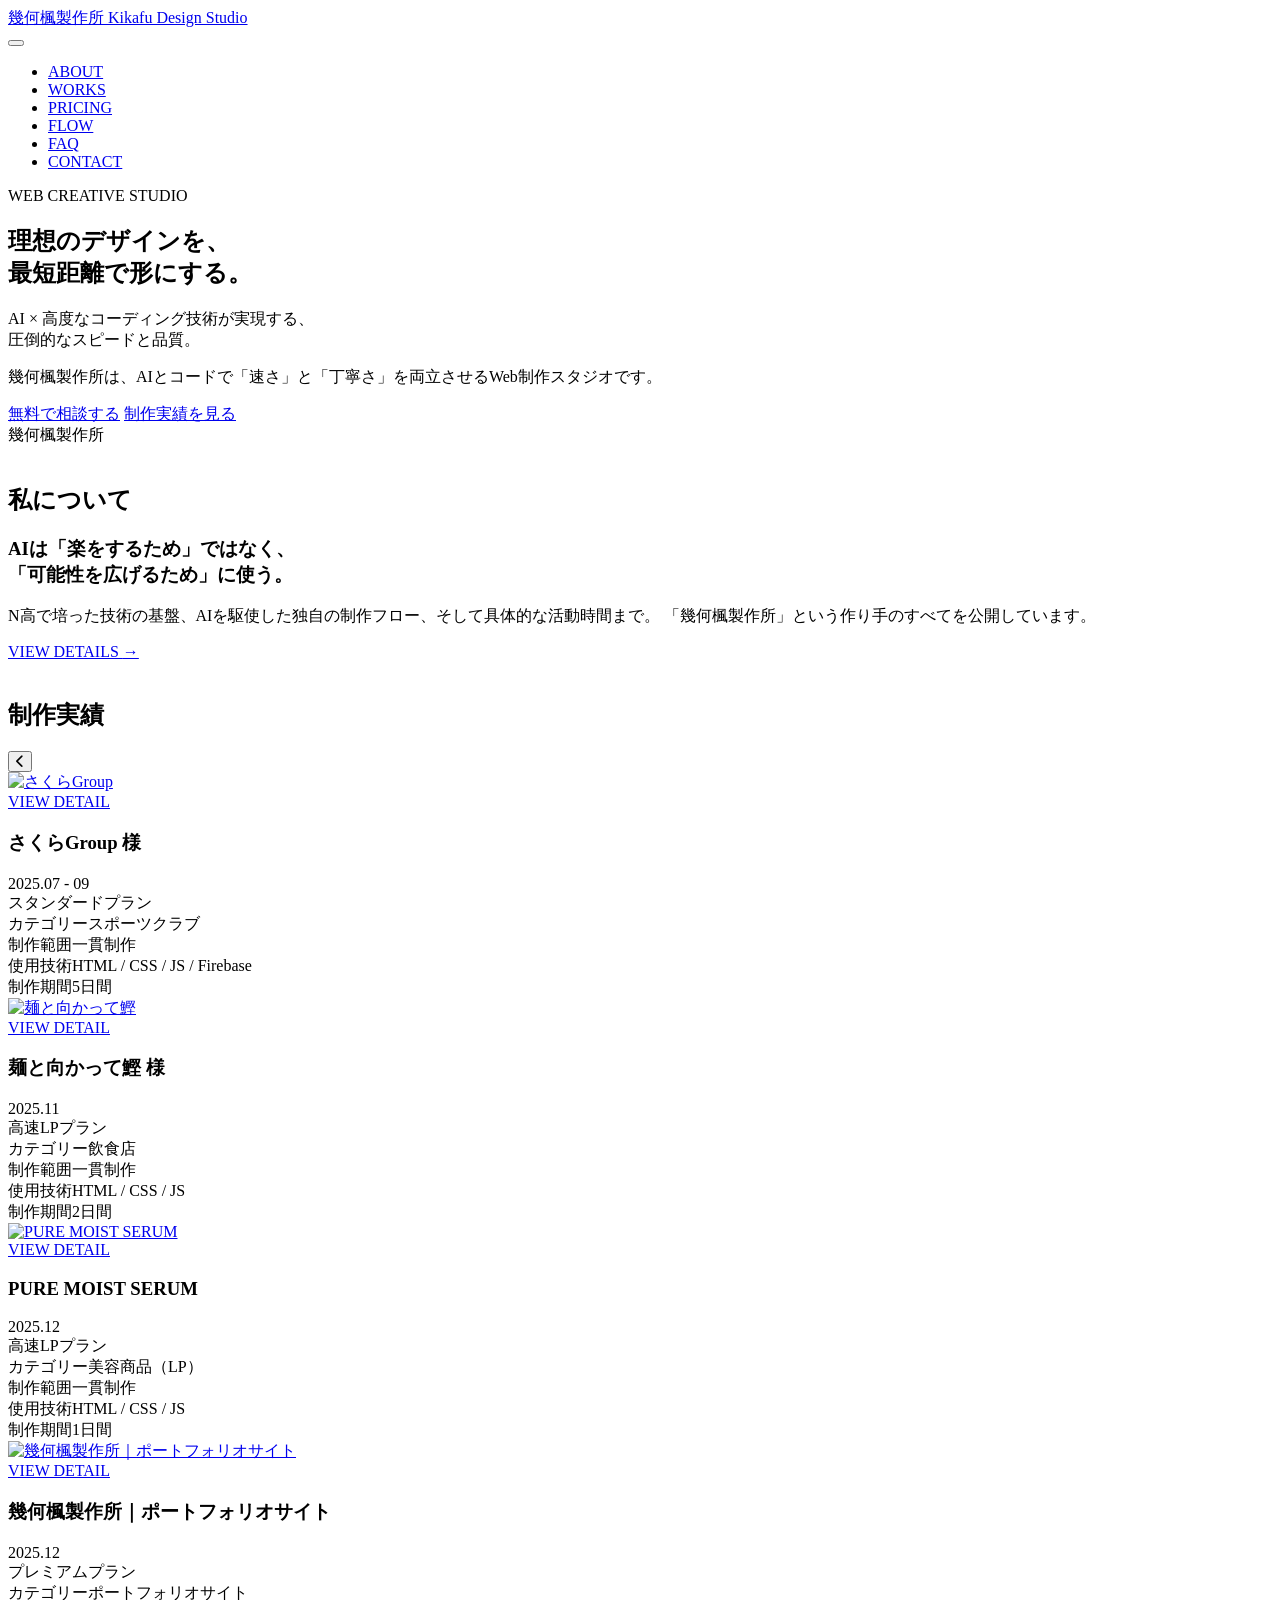
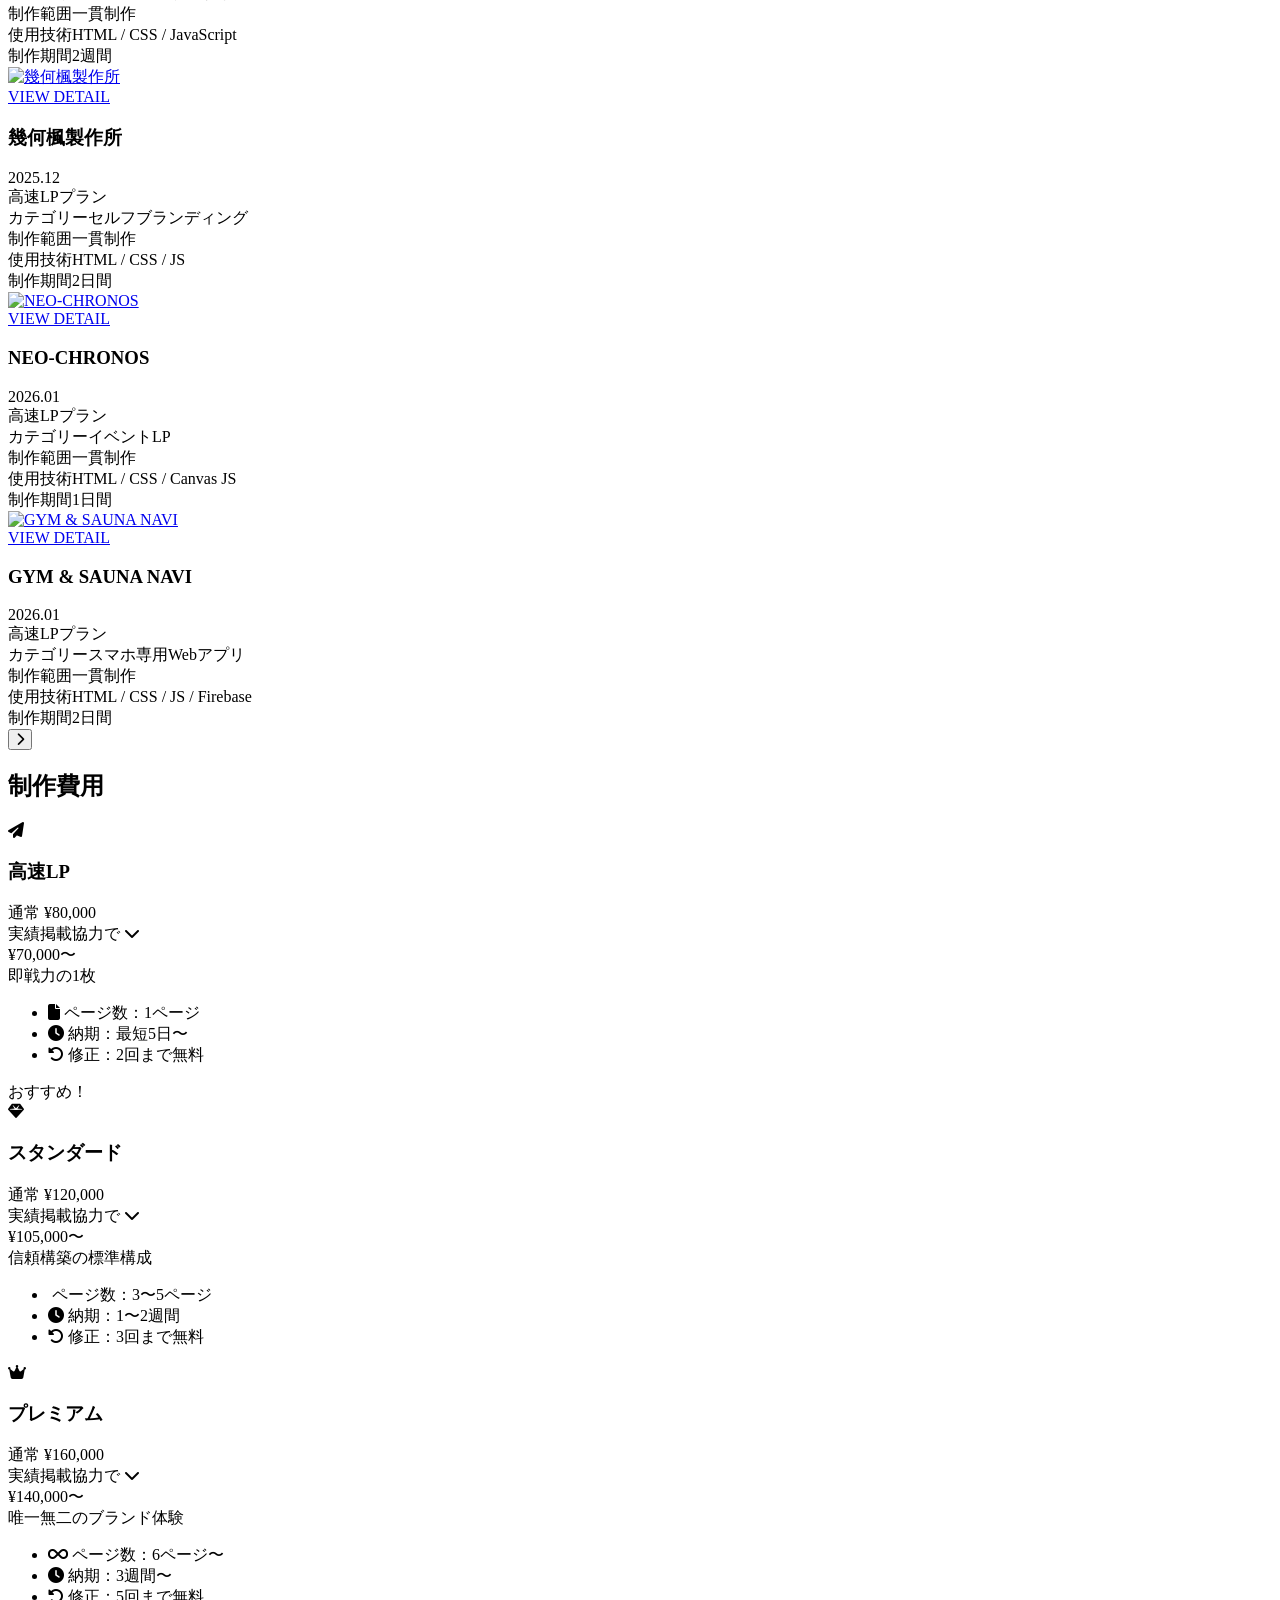
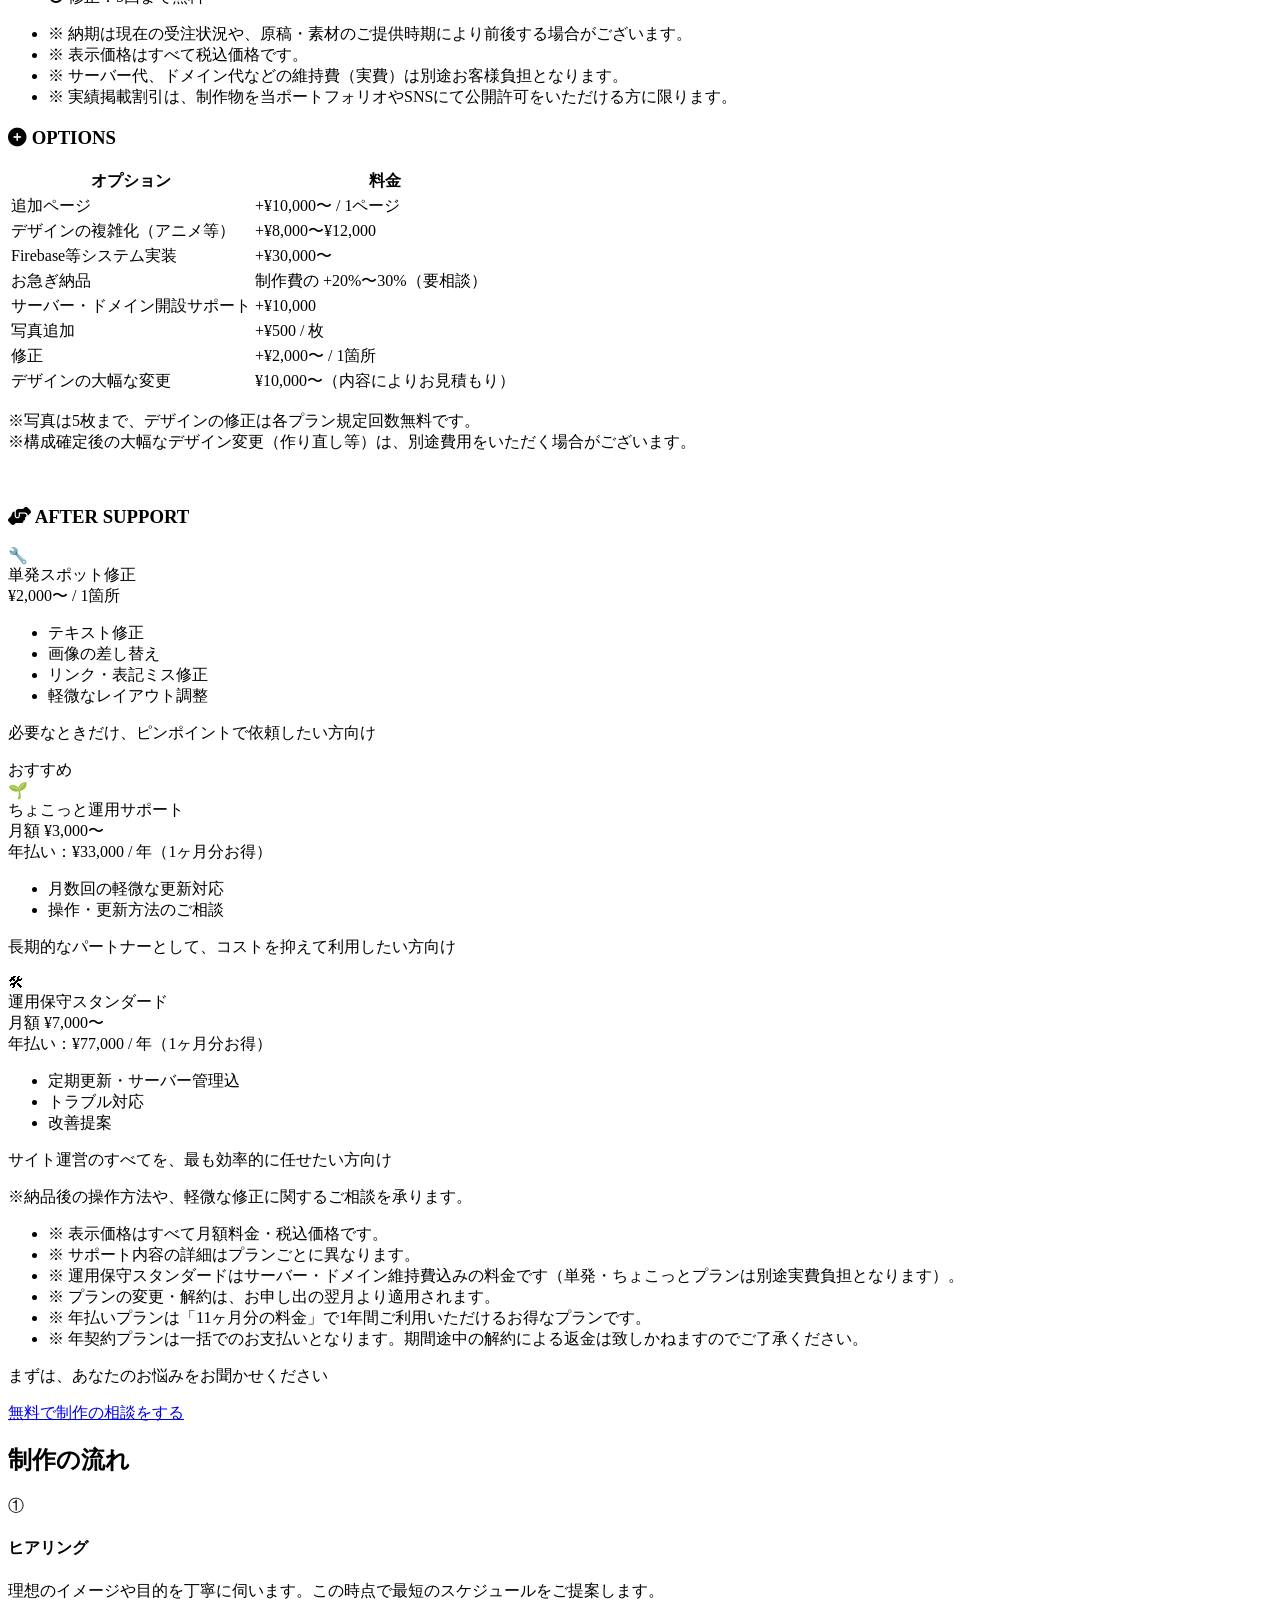
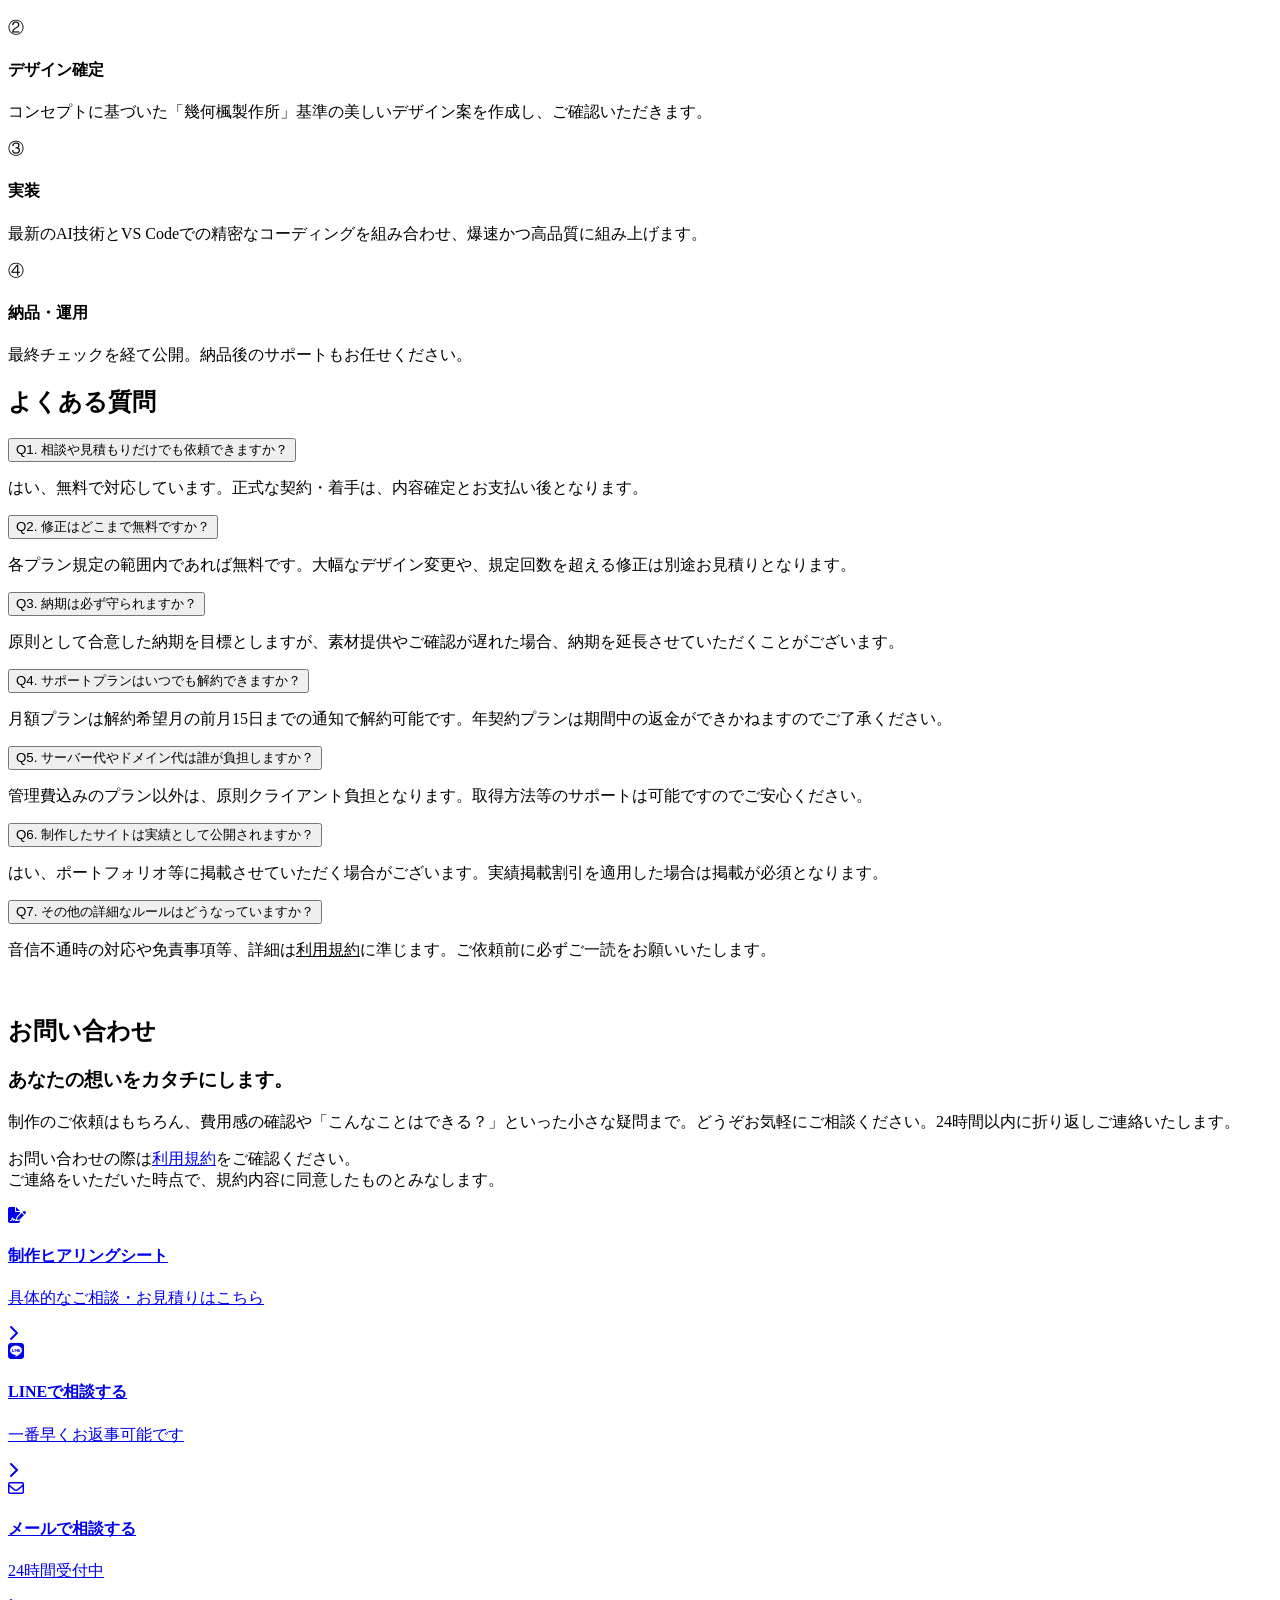
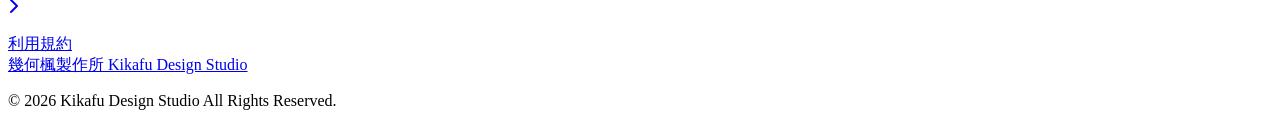
==== index.html @ 3b0e2387 "Add files via upload" ====
<!DOCTYPE html>
<html lang="ja">
<head>
    <meta charset="UTF-8">
    <meta name="viewport" content="width=device-width, initial-scale=1.0">
    <title>Web制作 ｜ 幾何楓製作所 Kikafu Design Studio</title>
    <link rel="stylesheet" href="https://cdnjs.cloudflare.com/ajax/libs/font-awesome/6.5.1/css/all.min.css">
    <link rel="stylesheet" href="css/style.css">
</head>
<body>

    <header>
        <div class="header-inner container">
            <a href="#" class="logo">
                幾何楓製作所 <span class="en">Kikafu Design Studio</span>
            </a>
            
            <nav class="header-nav nav-panel" aria-label="メインナビゲーション">
                <button
                    class="menu-trigger"
                    id="menu-trigger"
                    type="button"
                    aria-label="メニューを開閉"
                    aria-controls="nav-list"
                    aria-expanded="false"
                >
                <span></span>
                <span></span>
                <span></span>
                </button>

                <ul class="nav-list" id="nav-list">
                    <li><a href="#index-about" class="nav-link">ABOUT</a></li>
                    <li><a href="#works" class="nav-link">WORKS</a></li>
                    <li><a href="#pricing" class="nav-link">PRICING</a></li>
                    <li><a href="#flow" class="nav-link">FLOW</a></li>
                    <li><a href="#faq" class="nav-link">FAQ</a></li>
                    <li><a href="#contact" class="nav-link">CONTACT</a></li>
                </ul>
            </nav>
        </div>
        <div class="nav-overlay" aria-hidden="true"></div>
    </header>
    <main>

        
        <section id="hero">
            <div class="hero-inner container reveal">
                <div class="hero-copy">
                    <p class="hero-label">WEB CREATIVE STUDIO</p>
                    <h1>理想のデザインを、<br><span class="text-gold">最短距離</span>で形にする。</h1>
                    <p class="hero-lead">AI × 高度なコーディング技術が実現する、<br>圧倒的なスピードと品質。</p>
                    <p class="hero-tagline">幾何楓製作所は、AIとコードで「速さ」と「丁寧さ」を両立させるWeb制作スタジオです。</p>
                    <div class="hero-cta">
                        <a href="#contact" class="btn-main">無料で相談する</a>
                        <a href="#works" class="btn-link">制作実績を見る</a>
                    </div>
                </div>

                <div class="hero-visual">
                    <div class="hero-mockup-frame">
                        <div class="hero-mockup-bar">
                            <span></span><span></span><span></span>
                        </div>
                        <div class="hero-mockup-body">
                            <div class="hero-mockup-tag">幾何楓製作所</div>
                            <div class="hero-mockup-main"></div>
                            <div class="hero-mockup-meta">
                                <span></span><span></span><span></span>
                            </div>
                        </div>
                    </div>
                </div>
            </div>
        </section>


        <br>
<section id="index-about" class="reveal">
    <div class="container">
        <div class="index-about-wrapper">
            
            <div class="index-about-left">
                <h2 class="section-title" data-en="ABOUT">私について</h2>
            </div>

            <div class="index-about-right">
                <h3 class="catch-copy">AIは「楽をするため」ではなく、<br>「可能性を広げるため」に使う。</h3>
                
                <p class="short-intro">
                    N高で培った技術の基盤、AIを駆使した独自の制作フロー、そして具体的な活動時間まで。
                    「幾何楓製作所」という作り手のすべてを公開しています。
                </p>

                <a href="about.html" class="btn-more">VIEW DETAILS <span>→</span></a>
            </div>

        </div>
    </div>
</section>
<br>

        <section id="works" class="container">
    <h2 class="section-title reveal" data-en="Works">制作実績</h2>

    <div class="works-carousel">
        <button class="works-arrow works-arrow--prev" type="button" aria-label="前の実績へ">
            <i class="fa-solid fa-chevron-left"></i>
        </button>

        <div class="works-scroller">
            <div class="works-track">
        
        <div class="work-card reveal">
    <a href="sakura.html">
        <div class="work-img">
            <img src="1686A1F6-735E-496C-A783-A8441EE57804.JPEG" alt="さくらGroup">
            <div class="work-overlay"><span>VIEW DETAIL</span></div>
        </div>
    </a>
    <div class="work-content">
        <div class="work-header">
            <h3><a href="sakura.html" style="text-decoration: none; color: inherit;">さくらGroup 様</a></h3>
            <span class="work-date">2025.07 - 09</span>
        </div>

        <div class="work-plan-tag">スタンダードプラン</div>

        <div class="work-specs">
            <div class="spec-row"><span class="spec-label">カテゴリー</span><span class="spec-value">スポーツクラブ</span></div>
            <div class="spec-row"><span class="spec-label">制作範囲</span><span class="spec-value">一貫制作</span></div>
            <div class="spec-row"><span class="spec-label">使用技術</span><span class="spec-value">HTML / CSS / JS / <span class="tech-highlight">Firebase</span></span></div>
            <div class="spec-row"><span class="spec-label">制作期間</span><span class="spec-value highlight-text">5日間</span></div>
        </div>
    </div>
</div>

        <div class="work-card reveal delay-1">
    <a href="men-katsuo.html">
        <div class="work-img">
            <img src="IMG_1464.jpg" alt="麺と向かって鰹">
            <div class="work-overlay"><span>VIEW DETAIL</span></div>
        </div>
    </a>
    <div class="work-content">
        <div class="work-header">
            <h3><a href="men-katsuo.html" style="text-decoration: none; color: inherit;">麺と向かって鰹 様</a></h3>
            <span class="work-date">2025.11</span>
        </div>

        <div class="work-plan-tag">高速LPプラン</div>

        <div class="work-specs">
            <div class="spec-row"><span class="spec-label">カテゴリー</span><span class="spec-value">飲食店</span></div>
            <div class="spec-row"><span class="spec-label">制作範囲</span><span class="spec-value">一貫制作</span></div>
            <div class="spec-row"><span class="spec-label">使用技術</span><span class="spec-value">HTML / CSS / JS</span></div>
            <div class="spec-row"><span class="spec-label">制作期間</span><span class="spec-value highlight-text">2日間</span></div>
        </div>
    </div>
</div>

        <div class="work-card reveal delay-2">
    <a href="puremoist.html">
        <div class="work-img">
            <img src="puremoist.jpg" alt="PURE MOIST SERUM">
            <div class="work-overlay"><span>VIEW DETAIL</span></div>
        </div>
    </a>
    <div class="work-content">
        <div class="work-header">
            <h3><a href="puremoist.html" style="text-decoration: none; color: inherit;">PURE MOIST SERUM</a></h3>
            <span class="work-date">2025.12</span>
        </div>

        <div class="work-plan-tag">高速LPプラン</div>

        <div class="work-specs">
            <div class="spec-row"><span class="spec-label">カテゴリー</span><span class="spec-value">美容商品（LP）</span></div>
            <div class="spec-row"><span class="spec-label">制作範囲</span><span class="spec-value">一貫制作</span></div>
            <div class="spec-row"><span class="spec-label">使用技術</span><span class="spec-value">HTML / CSS / JS</span></div>
            <div class="spec-row"><span class="spec-label">制作期間</span><span class="spec-value highlight-text">1日間</span></div>
        </div>
    </div>
</div>

<div class="work-card reveal delay-1">
    <a href="portfolio.html">
        <div class="work-img">
            <img src="nagiakariNNN.png" alt="幾何楓製作所｜ポートフォリオサイト">
            <div class="work-overlay"><span>VIEW DETAIL</span></div>
        </div>
    </a>
    <div class="work-content">
        <div class="work-header">
            <h3>
                <a href="portfolio.html" style="text-decoration: none; color: inherit;">
                    幾何楓製作所｜ポートフォリオサイト
                </a>
            </h3>
            <span class="work-date">2025.12</span>
        </div>

        <div class="work-plan-tag">プレミアムプラン</div>

        <div class="work-specs">
            <div class="spec-row"><span class="spec-label">カテゴリー</span><span class="spec-value">ポートフォリオサイト</span></div>
            <div class="spec-row"><span class="spec-label">制作範囲</span><span class="spec-value">一貫制作</span></div>
            <div class="spec-row"><span class="spec-label">使用技術</span><span class="spec-value">HTML / CSS / JavaScript</span></div>
            <div class="spec-row"><span class="spec-label">制作期間</span><span class="spec-value highlight-text">2週間</span></div>
        </div>
    </div>
</div>


        <div class="work-card reveal">
    <a href="nagiakari.html">
        <div class="work-img">
            <img src="MAGIAKARIicon.PNG" alt="幾何楓製作所">
            <div class="work-overlay"><span>VIEW DETAIL</span></div>
        </div>
    </a>
    <div class="work-content">
        <div class="work-header">
            <h3><a href="nagiakari.html" style="text-decoration: none; color: inherit;">幾何楓製作所</a></h3>
            <span class="work-date">2025.12</span>
        </div>

        <div class="work-plan-tag">高速LPプラン</div>

        <div class="work-specs">
            <div class="spec-row"><span class="spec-label">カテゴリー</span><span class="spec-value">セルフブランディング</span></div>
            <div class="spec-row"><span class="spec-label">制作範囲</span><span class="spec-value">一貫制作</span></div>
            <div class="spec-row"><span class="spec-label">使用技術</span><span class="spec-value">HTML / CSS / JS</span></div>
            <div class="spec-row"><span class="spec-label">制作期間</span><span class="spec-value highlight-text">2日間</span></div>
        </div>
    </div>
</div>

        <div class="work-card reveal delay-1">
    <a href="neochronos.html">
        <div class="work-img">
            <img src="neoevent.png" alt="NEO-CHRONOS">
            <div class="work-overlay"><span>VIEW DETAIL</span></div>
        </div>
    </a>
    <div class="work-content">
        <div class="work-header">
            <h3><a href="neochronos.html" style="text-decoration: none; color: inherit;">NEO-CHRONOS</a></h3>
            <span class="work-date">2026.01</span>
        </div>

        <div class="work-plan-tag">高速LPプラン</div>

        <div class="work-specs">
            <div class="spec-row"><span class="spec-label">カテゴリー</span><span class="spec-value">イベントLP</span></div>
            <div class="spec-row"><span class="spec-label">制作範囲</span><span class="spec-value">一貫制作</span></div>
            <div class="spec-row"><span class="spec-label">使用技術</span><span class="spec-value">HTML / CSS / <span class="tech-highlight">Canvas JS</span></span></div>
            <div class="spec-row"><span class="spec-label">制作期間</span><span class="spec-value highlight-text">1日間</span></div>
        </div>
    </div>
</div>

        <div class="work-card reveal delay-2">
    <a href="gymsaunanavi.html">
        <div class="work-img">
            <img src="pspoicon.png" alt="GYM & SAUNA NAVI">
            <div class="work-overlay"><span>VIEW DETAIL</span></div>
        </div>
    </a>
    <div class="work-content">
        <div class="work-header">
            <h3><a href="gymsaunanavi.html" style="text-decoration: none; color: inherit;">GYM & SAUNA NAVI</a></h3>
            <span class="work-date">2026.01</span>
        </div>

        <div class="work-plan-tag">高速LPプラン</div>

        <div class="work-specs">
            <div class="spec-row"><span class="spec-label">カテゴリー</span><span class="spec-value">スマホ専用Webアプリ</span></div>
            <div class="spec-row"><span class="spec-label">制作範囲</span><span class="spec-value">一貫制作</span></div>
            <div class="spec-row"><span class="spec-label">使用技術</span><span class="spec-value">HTML / CSS / JS / <span class="tech-highlight">Firebase</span></span></div>
            <div class="spec-row"><span class="spec-label">制作期間</span><span class="spec-value highlight-text">2日間</span></div>
        </div>
    </div>
</div>

            </div>
        </div>

        <button class="works-arrow works-arrow--next" type="button" aria-label="次の実績へ">
            <i class="fa-solid fa-chevron-right"></i>
        </button>
    </div>
</section>

        <section id="pricing" class="pricing">
            <div class="container">
                <h2 class="section-title reveal" data-en="Pricing">制作費用</h2>
                <div class="price-grid">
                    <div class="price-card reveal">
                        <div class="price-header">
                            <i class="fa-solid fa-paper-plane plan-icon"></i>
                            <h3>高速LP</h3>
                            <div class="price-selection">
                                <div class="price-row standard">通常 ¥80,000</div>
                                <div class="price-arrow">
                                    <span>実績掲載協力で</span>
                                    <i class="fa-solid fa-chevron-down"></i>
                                </div>
                                <div class="price-value">¥70,000<span>〜</span></div>
                            </div>
                        </div>
                        <div class="plan-strength">即戦力の1枚</div>
                        <ul>
                            <li><i class="fa-solid fa-file"></i> ページ数：1ページ</li>
                            <li><i class="fa-solid fa-clock"></i> 納期：最短5日〜</li>
                            <li><i class="fa-solid fa-rotate-left"></i> 修正：2回まで無料</li>
                        </ul>
                    </div>

                    <div class="price-card popular reveal delay-1">
                        <div class="popular-tag">おすすめ！</div>
                        <div class="price-header">
                            <i class="fa-solid fa-gem plan-icon"></i>
                            <h3>スタンダード</h3>
                            <div class="price-selection">
                                <div class="price-row standard">通常 ¥120,000</div>
                                <div class="price-arrow">
                                    <span>実績掲載協力で</span>
                                    <i class="fa-solid fa-chevron-down"></i>
                                </div>
                                <div class="price-value">¥105,000<span>〜</span></div>
                            </div>
                        </div>
                        <div class="plan-strength">信頼構築の標準構成</div>
                        <ul>
                            <li><i class="fa-solid fa-file-stacked"></i> ページ数：3〜5ページ</li>
                            <li><i class="fa-solid fa-clock"></i> 納期：1〜2週間</li>
                            <li><i class="fa-solid fa-rotate-left"></i> 修正：3回まで無料</li>
                        </ul>
                    </div>

                    <div class="price-card reveal delay-2">
                        <div class="price-header">
                            <i class="fa-solid fa-crown plan-icon"></i>
                            <h3>プレミアム</h3>
                            <div class="price-selection">
                                <div class="price-row standard">通常 ¥160,000</div>
                                <div class="price-arrow">
                                    <span>実績掲載協力で</span>
                                    <i class="fa-solid fa-chevron-down"></i>
                                </div>
                                <div class="price-value">¥140,000<span>〜</span></div>
                            </div>
                        </div>
                        <div class="plan-strength">唯一無二のブランド体験</div>
                        <ul>
                            <li><i class="fa-solid fa-infinity"></i> ページ数：6ページ〜</li>
                            <li><i class="fa-solid fa-clock"></i> 納期：3週間〜</li>
                            <li><i class="fa-solid fa-rotate-left"></i> 修正：5回まで無料</li>
                        </ul>
                    </div>
                </div>

                <div class="pricing-notes reveal">
                    <ul>
                        <li>※ 納期は現在の受注状況や、原稿・素材のご提供時期により前後する場合がございます。</li>
                        <li>※ 表示価格はすべて税込価格です。</li>
                        <li>※ サーバー代、ドメイン代などの維持費（実費）は別途お客様負担となります。</li>
                        <li>※ 実績掲載割引は、制作物を当ポートフォリオやSNSにて公開許可をいただける方に限ります。</li>
                    </ul>
                </div>

                <div class="options-container">
                    <div class="option-block reveal">
                        <h3><i class="fa-solid fa-plus-circle"></i> OPTIONS</h3>
                        <table class="opt-table">
                            <thead>
                                <tr>
                                    <th>オプション</th>
                                    <th>料金</th>
                                </tr>
                            </thead>
                            <tbody>
                                <tr><td>追加ページ</td><td>+¥10,000〜 / 1ページ</td></tr>
                                <tr><td>デザインの複雑化（アニメ等）</td><td>+¥8,000〜¥12,000</td></tr>
                                <tr><td>Firebase等システム実装</td><td>+¥30,000〜</td></tr>
                                <tr><td>お急ぎ納品</td><td>制作費の +20%〜30%（要相談）</td></tr>
                                <tr><td>サーバー・ドメイン開設サポート</td><td>+¥10,000</td></tr>
                                <tr><td>写真追加</td><td>+¥500 / 枚</td></tr>
                                <tr><td>修正</td><td>+¥2,000〜 / 1箇所</td></tr>
                                <tr><td>デザインの大幅な変更</td><td>¥10,000〜（内容によりお見積もり）</td></tr>
                            </tbody>
                        </table>
                        <p class="opt-note">※写真は5枚まで、デザインの修正は各プラン規定回数無料です。<br>
                        ※構成確定後の大幅なデザイン変更（作り直し等）は、別途費用をいただく場合がございます。</p>
                    </div>

                    <br>
                    
                    <div class="option-block support-section reveal delay-1">
    <h3><i class="fa-solid fa-handshake-angle"></i> AFTER SUPPORT</h3>
    <div class="support-cards">

        <div class="support-card">
            <div class="support-card-icon">🔧</div>
            <div class="support-card-name">単発スポット修正</div>
            <div class="support-card-price">¥2,000<span>〜 / 1箇所</span></div>
            <ul class="support-card-desc">
                <li>テキスト修正</li>
                <li>画像の差し替え</li>
                <li>リンク・表記ミス修正</li>
                <li>軽微なレイアウト調整</li>
            </ul>
            <p class="support-card-note">必要なときだけ、ピンポイントで依頼したい方向け</p>
        </div>

        <div class="support-card featured">
            <div class="support-badge">おすすめ</div>
            <div class="support-card-icon">🌱</div>
            <div class="support-card-name">ちょこっと運用サポート</div>
            <div class="support-card-price">月額 ¥3,000<span>〜</span></div>
            <div class="support-card-annual">年払い：¥33,000 <span>/ 年（1ヶ月分お得）</span></div>
            <ul class="support-card-desc">
                <li>月数回の軽微な更新対応</li>
                <li>操作・更新方法のご相談</li>
            </ul>
            <p class="support-card-note">長期的なパートナーとして、コストを抑えて利用したい方向け</p>
        </div>

        <div class="support-card">
            <div class="support-card-icon">🛠</div>
            <div class="support-card-name">運用保守スタンダード</div>
            <div class="support-card-price">月額 ¥7,000<span>〜</span></div>
            <div class="support-card-annual">年払い：¥77,000 <span>/ 年（1ヶ月分お得）</span></div>
            <ul class="support-card-desc">
                <li>定期更新・サーバー管理込</li>
                <li>トラブル対応</li>
                <li>改善提案</li>
            </ul>
            <p class="support-card-note">サイト運営のすべてを、最も効率的に任せたい方向け</p>
        </div>

    </div>
    <p class="opt-note">※納品後の操作方法や、軽微な修正に関するご相談を承ります。</p>
    <div class="pricing-notes reveal">
    <ul>
        <li>※ 表示価格はすべて月額料金・税込価格です。</li>
        <li>※ サポート内容の詳細はプランごとに異なります。</li>
        <li>※ 運用保守スタンダードはサーバー・ドメイン維持費込みの料金です（単発・ちょこっとプランは別途実費負担となります）。</li>
        <li>※ プランの変更・解約は、お申し出の翌月より適用されます。</li>
        <li>※ 年払いプランは「11ヶ月分の料金」で1年間ご利用いただけるお得なプランです。</li>
        <li>※ 年契約プランは一括でのお支払いとなります。期間途中の解約による返金は致しかねますのでご了承ください。</li>
    </ul>
</div>
    </div>

    </div>

<div class="pricing-cta-container">
    <p>まずは、あなたのお悩みをお聞かせください</p>
    <a href="#contact" class="btn-sub-gold">無料で制作の相談をする</a>
</div>
            </div>
        </section>

        <section id="flow" class="container">
            <h2 class="section-title reveal" data-en="FLOW">制作の流れ
            </h2>
            <div class="flow-container">
                <div class="flow-step reveal">
                    <span class="num">①</span>
                    <h4>ヒアリング</h4>
                    <p>理想のイメージや目的を丁寧に伺います。この時点で最短のスケジュールをご提案します。</p>
                </div>
                <div class="flow-step reveal delay-1">
                    <span class="num">②</span>
                    <h4>デザイン確定</h4>
                    <p>コンセプトに基づいた「幾何楓製作所」基準の美しいデザイン案を作成し、ご確認いただきます。</p>
                </div>
                <div class="flow-step reveal delay-2">
                    <span class="num">③</span>
                    <h4>実装</h4>
                    <p>最新のAI技術とVS Codeでの精密なコーディングを組み合わせ、爆速かつ高品質に組み上げます。</p>
                </div>
                <div class="flow-step reveal delay-3">
                    <span class="num">④</span>
                    <h4>納品・運用</h4>
                    <p>最終チェックを経て公開。納品後のサポートもお任せください。</p>
                </div>
            </div>
        </section>

        <section id="faq" class="faq-section">
    <div class="container">
        <h2 class="section-title reveal" data-en="FAQ">よくある質問</h2>
        
        <div class="faq-container">
            
            <div class="faq-item reveal">
                <button class="faq-question"><span>Q1. 相談や見積もりだけでも依頼できますか？</span><span class="faq-icon"></span></button>
                <div class="faq-answer"><p>はい、無料で対応しています。正式な契約・着手は、内容確定とお支払い後となります。</p></div>
            </div>

            <div class="faq-item reveal">
                <button class="faq-question"><span>Q2. 修正はどこまで無料ですか？</span><span class="faq-icon"></span></button>
                <div class="faq-answer"><p>各プラン規定の範囲内であれば無料です。大幅なデザイン変更や、規定回数を超える修正は別途お見積りとなります。</p></div>
            </div>

            <div class="faq-item reveal">
                <button class="faq-question"><span>Q3. 納期は必ず守られますか？</span><span class="faq-icon"></span></button>
                <div class="faq-answer"><p>原則として合意した納期を目標としますが、素材提供やご確認が遅れた場合、納期を延長させていただくことがございます。</p></div>
            </div>

            <div class="faq-item reveal">
                <button class="faq-question"><span>Q4. サポートプランはいつでも解約できますか？</span><span class="faq-icon"></span></button>
                <div class="faq-answer"><p>月額プランは解約希望月の前月15日までの通知で解約可能です。年契約プランは期間中の返金ができかねますのでご了承ください。</p></div>
            </div>

            <div class="faq-item reveal">
                <button class="faq-question"><span>Q5. サーバー代やドメイン代は誰が負担しますか？</span><span class="faq-icon"></span></button>
                <div class="faq-answer"><p>管理費込みのプラン以外は、原則クライアント負担となります。取得方法等のサポートは可能ですのでご安心ください。</p></div>
            </div>

            <div class="faq-item reveal">
                <button class="faq-question"><span>Q6. 制作したサイトは実績として公開されますか？</span><span class="faq-icon"></span></button>
                <div class="faq-answer"><p>はい、ポートフォリオ等に掲載させていただく場合がございます。実績掲載割引を適用した場合は掲載が必須となります。</p></div>
            </div>

            <div class="faq-item reveal">
                <button class="faq-question"><span>Q7. その他の詳細なルールはどうなっていますか？</span><span class="faq-icon"></span></button>
                <div class="faq-answer"><p>音信不通時の対応や免責事項等、詳細は<a href="terms.html" style="color:var(--main-gold); text-decoration:underline;">利用規約</a>に準じます。ご依頼前に必ずご一読をお願いいたします。</p></div>
            </div>

        </div>
    </div>
</section>

        <br>

        <section id="contact" class="contact-section">
    <div class="container">
        <h2 class="section-title reveal" data-en="CONTACT">お問い合わせ</h2>

        <div class="contact-container">
            <div class="contact-message reveal">
                <h3>あなたの想いをカタチにします。</h3>
                <p>制作のご依頼はもちろん、費用感の確認や「こんなことはできる？」といった小さな疑問まで。どうぞお気軽にご相談ください。24時間以内に折り返しご連絡いたします。</p>
            </div>

            <div class="contact-terms-notice reveal">
                <p>お問い合わせの際は<a href="terms.html">利用規約</a>をご確認ください。<br class="sp-only">ご連絡をいただいた時点で、規約内容に同意したものとみなします。</p>
            </div>

            <div class="contact-methods">
                <a href="https://dohiwebc.github.io/hearing/hearing.html" class="contact-card hearing reveal">
                    <div class="contact-icon"><i class="fa-solid fa-file-signature"></i></div>
                    <div class="contact-info">
                        <h4>制作ヒアリングシート</h4>
                        <p>具体的なご相談・お見積りはこちら</p>
                    </div>
                    <i class="fa-solid fa-chevron-right arrow"></i>
                </a>

                <a href="https://line.me/R/ti/p/@284zlddb" class="contact-card line reveal delay-1">
                    <div class="contact-icon"><i class="fa-brands fa-line"></i></div>
                    <div class="contact-info">
                        <h4>LINEで相談する</h4>
                        <p>一番早くお返事可能です</p>
                    </div>
                    <i class="fa-solid fa-chevron-right arrow"></i>
                </a>

                <a href="mailto:dohi.webc@gmail.com" class="contact-card email reveal delay-2">
                    <div class="contact-icon"><i class="fa-regular fa-envelope"></i></div>
                    <div class="contact-info">
                        <h4>メールで相談する</h4>
                        <p>24時間受付中</p>
                    </div>
                    <i class="fa-solid fa-chevron-right arrow"></i>
                </a>
            </div>
        </div>
    </div>
</section>
    </main>
    <br>
    <footer class="footer">
<div class="legal-links">
<a href="terms.html">利用規約</a>

</div>


    <div class="container">
        <a href="#" class="footer-logo">
            幾何楓製作所 <span class="en">Kikafu Design Studio</span>
        </a>
        <p class="copyright">&copy; 2026 Kikafu Design Studio All Rights Reserved.</p>
    </div>
</footer>

    <script src="js/script.js"></script>
</body>
</html>
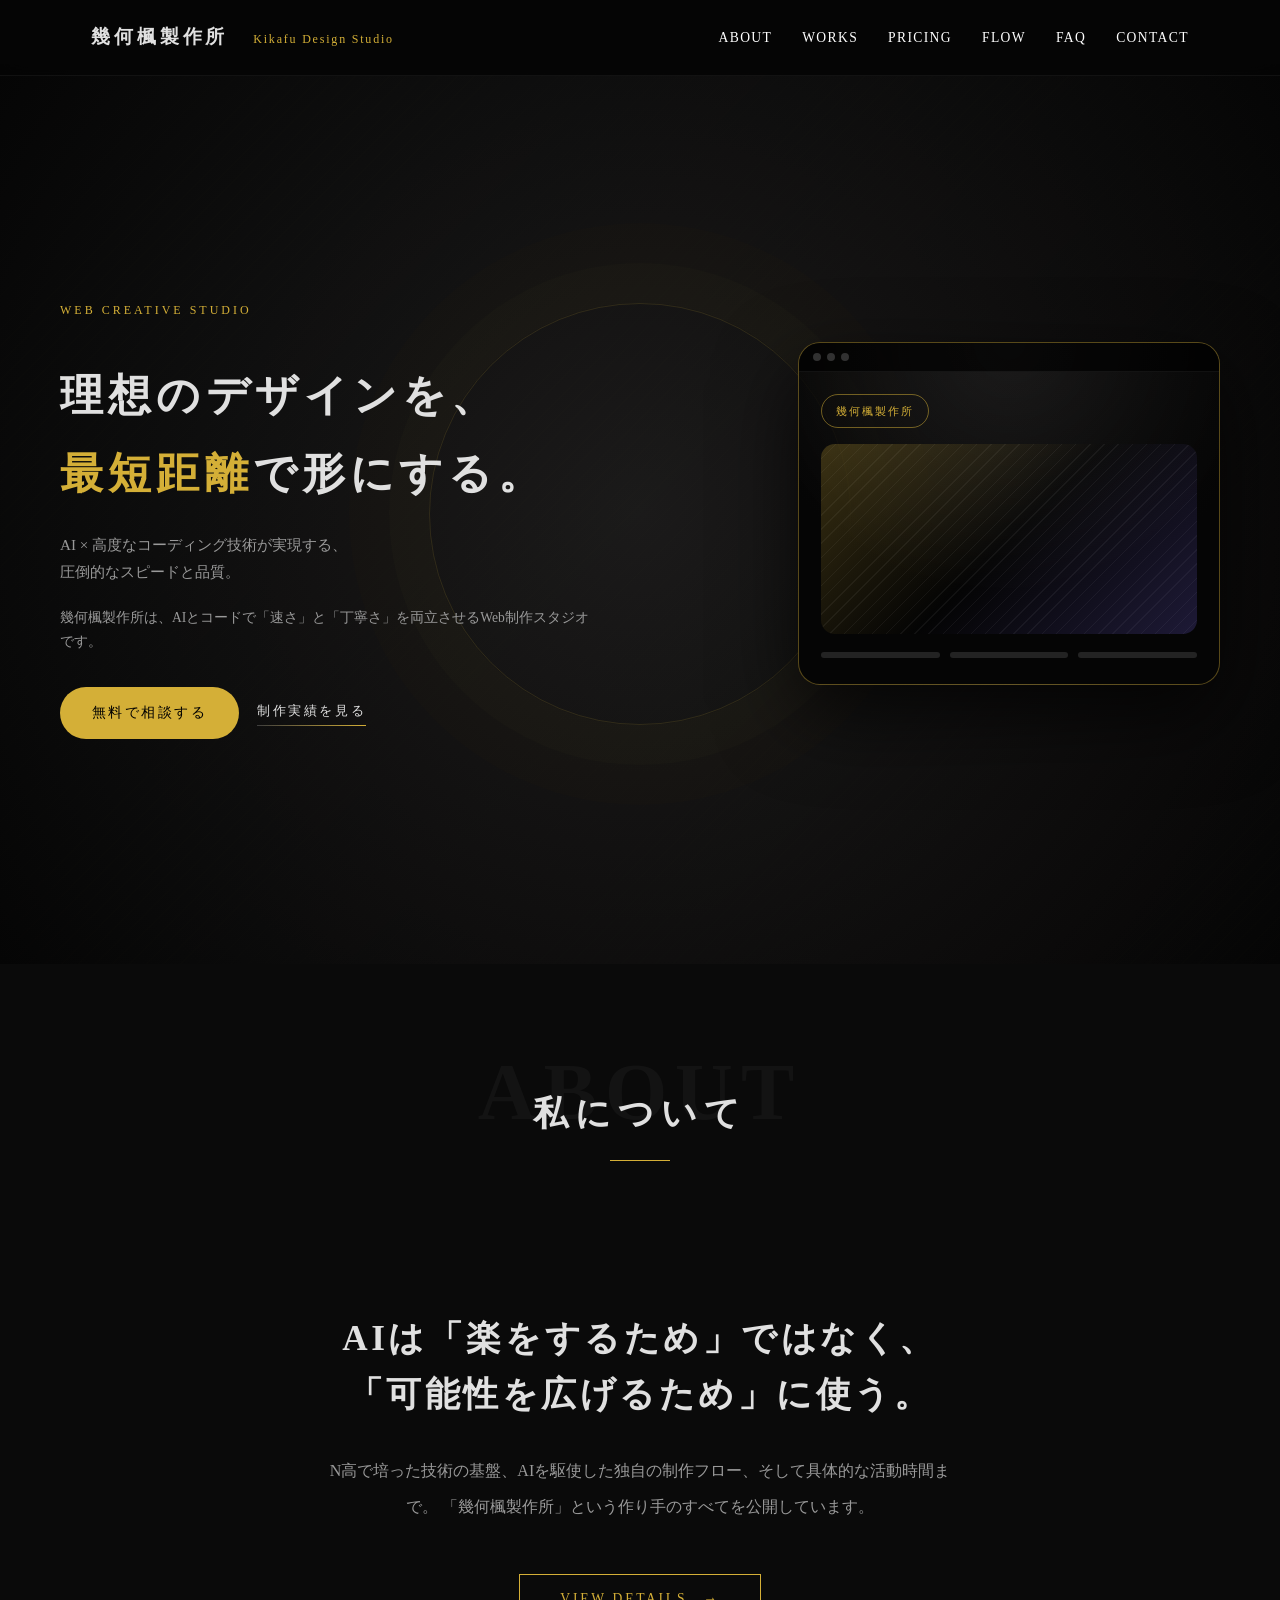
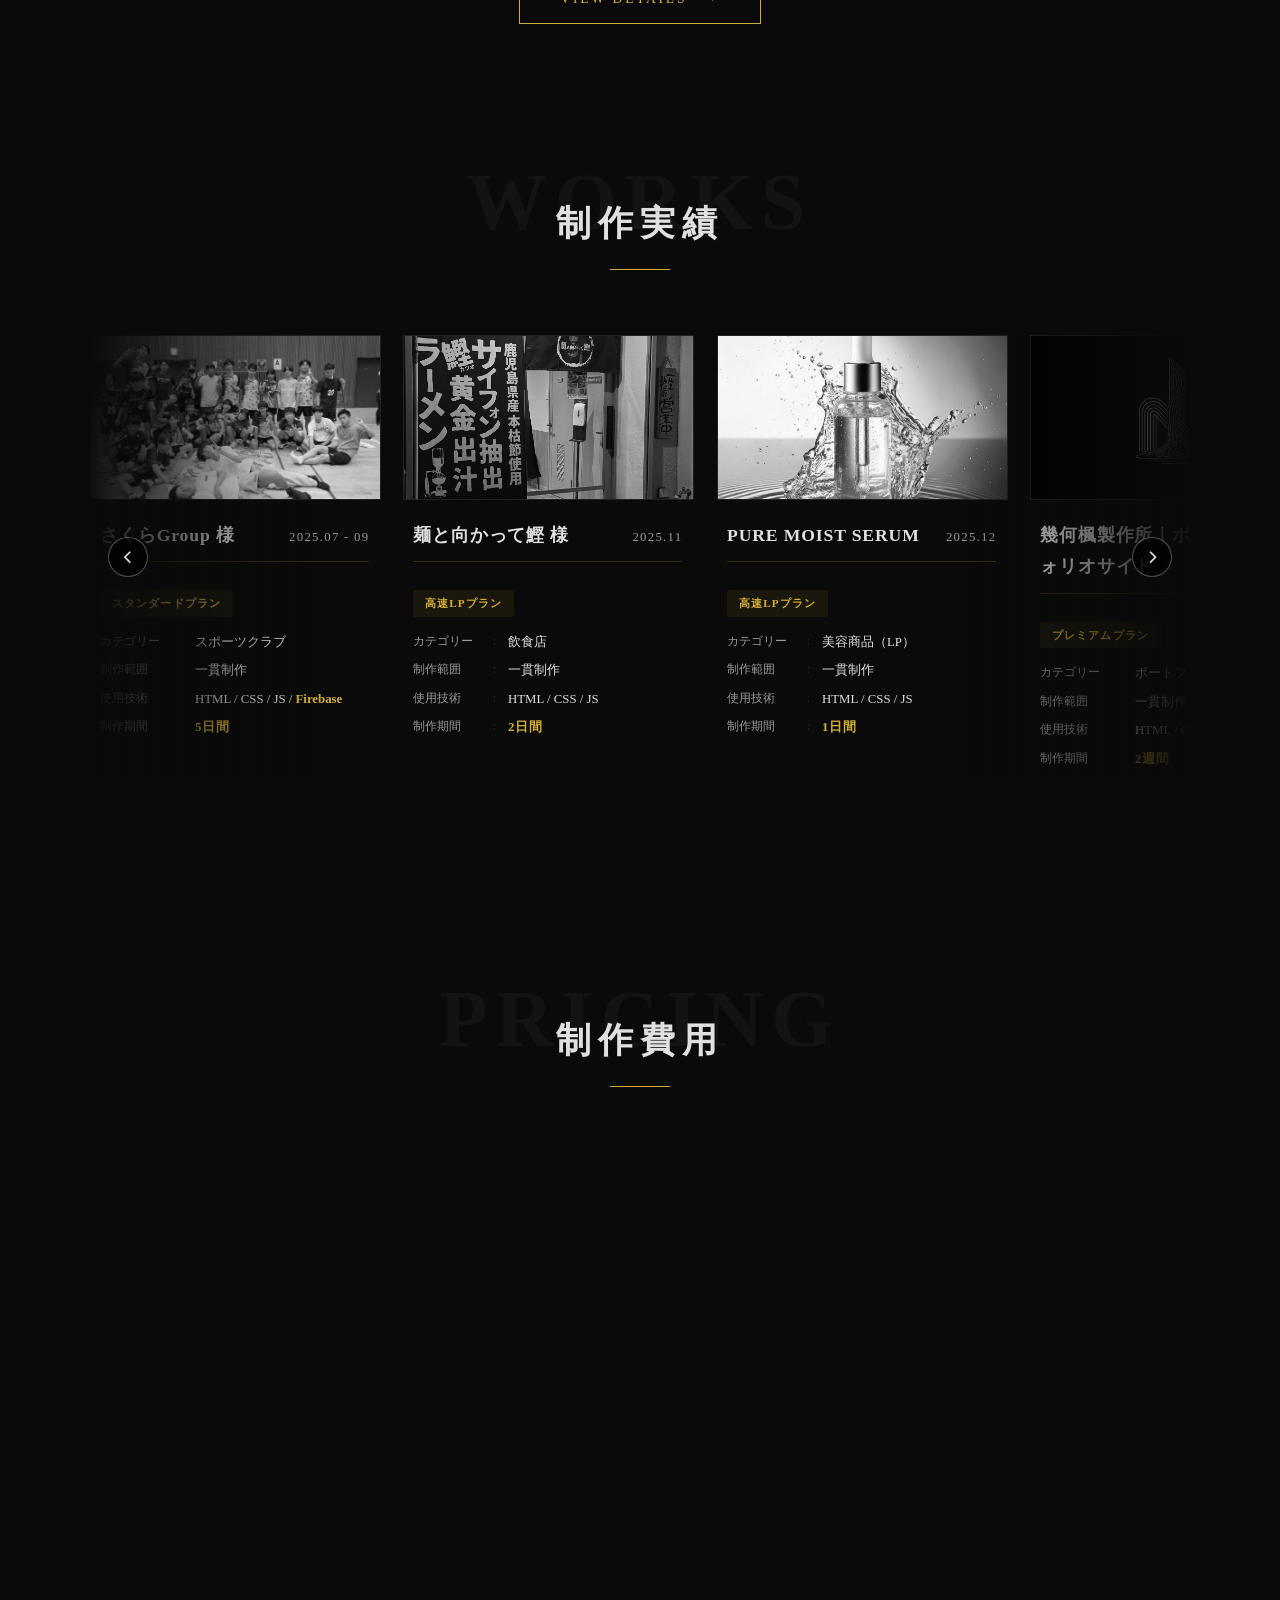
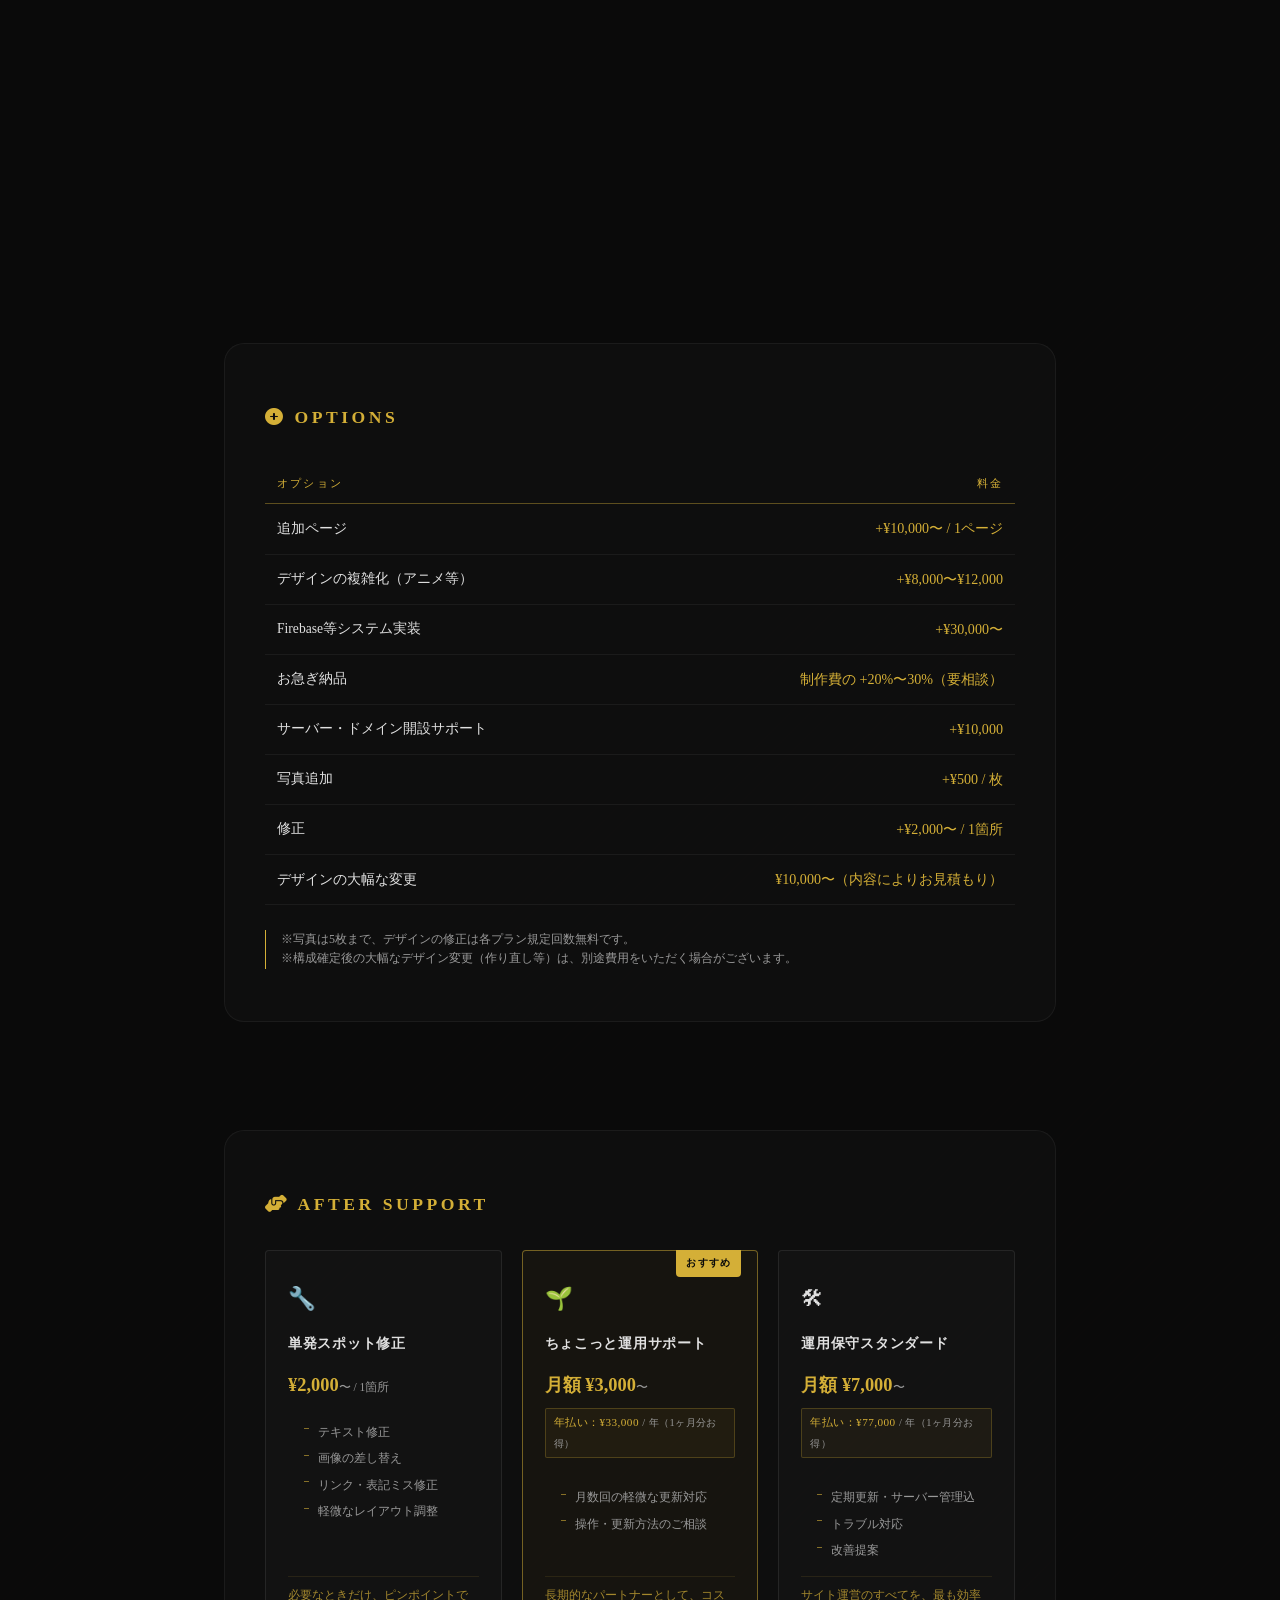
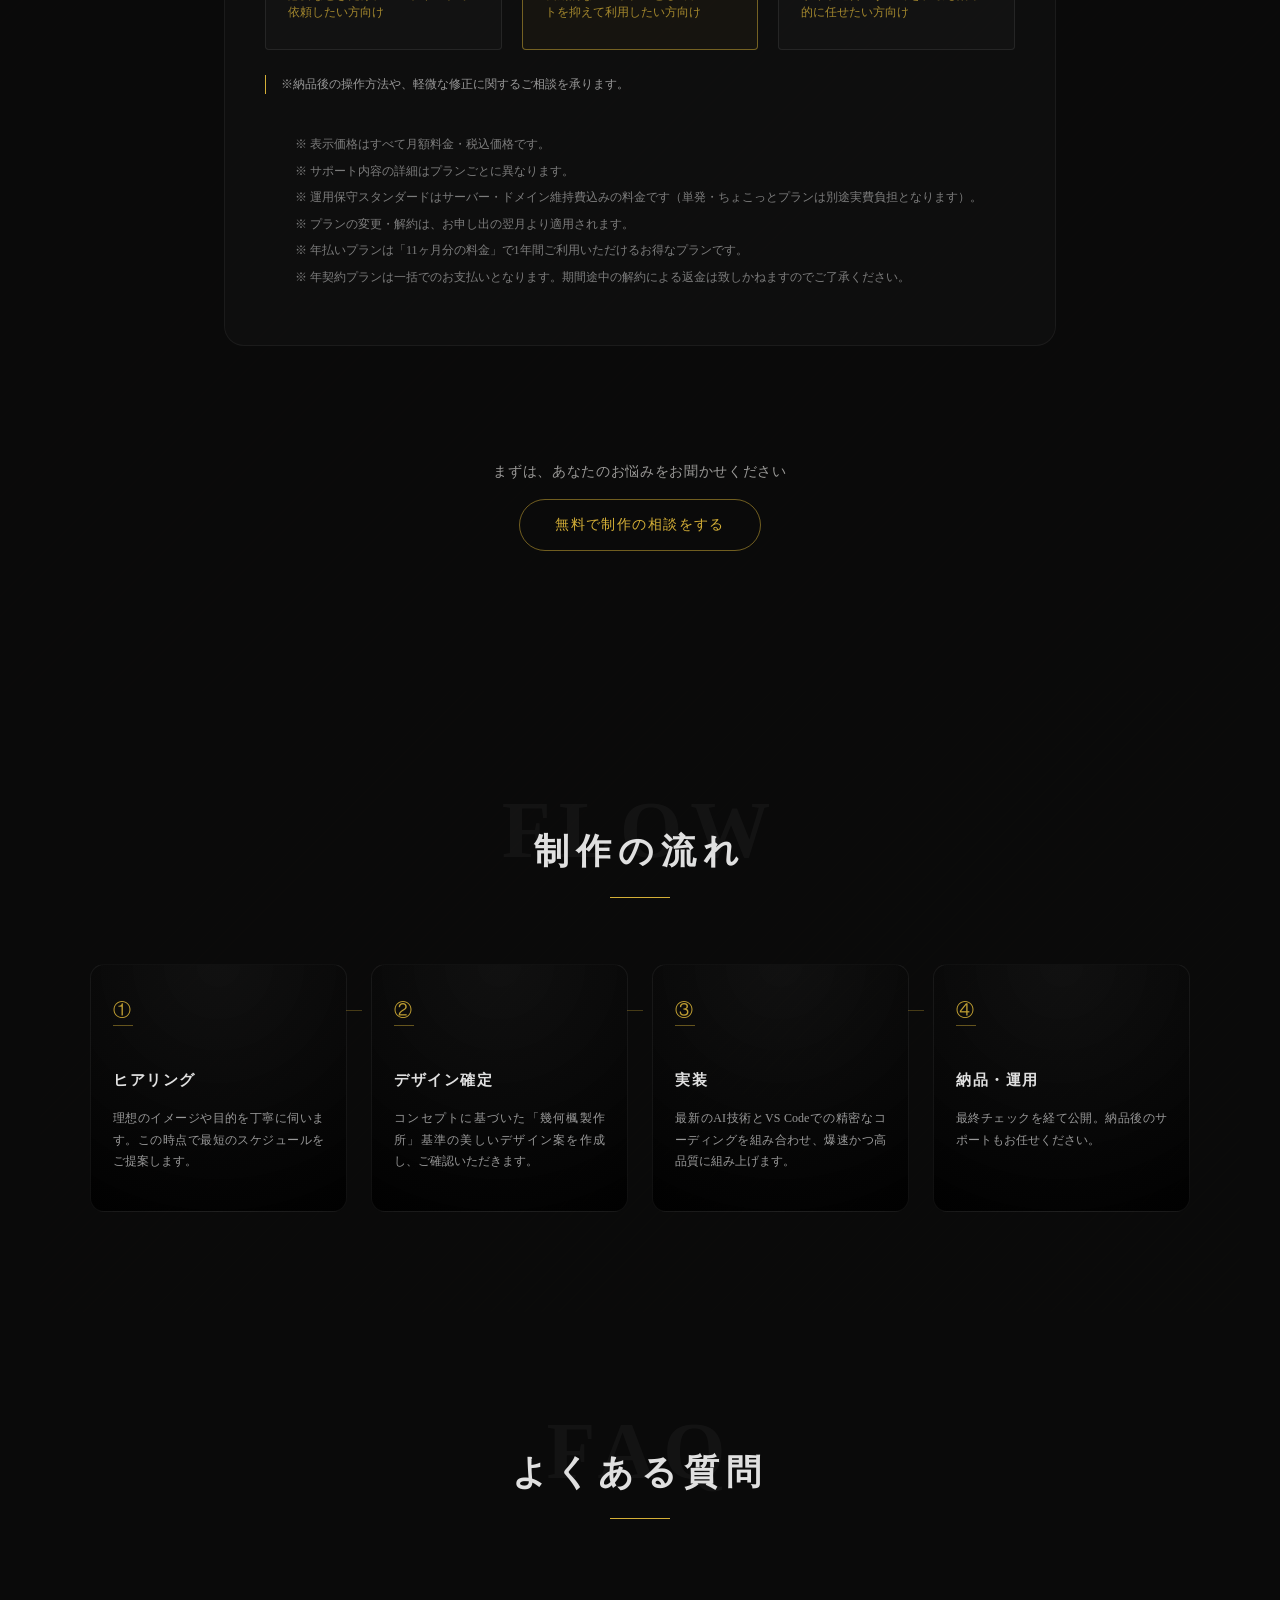
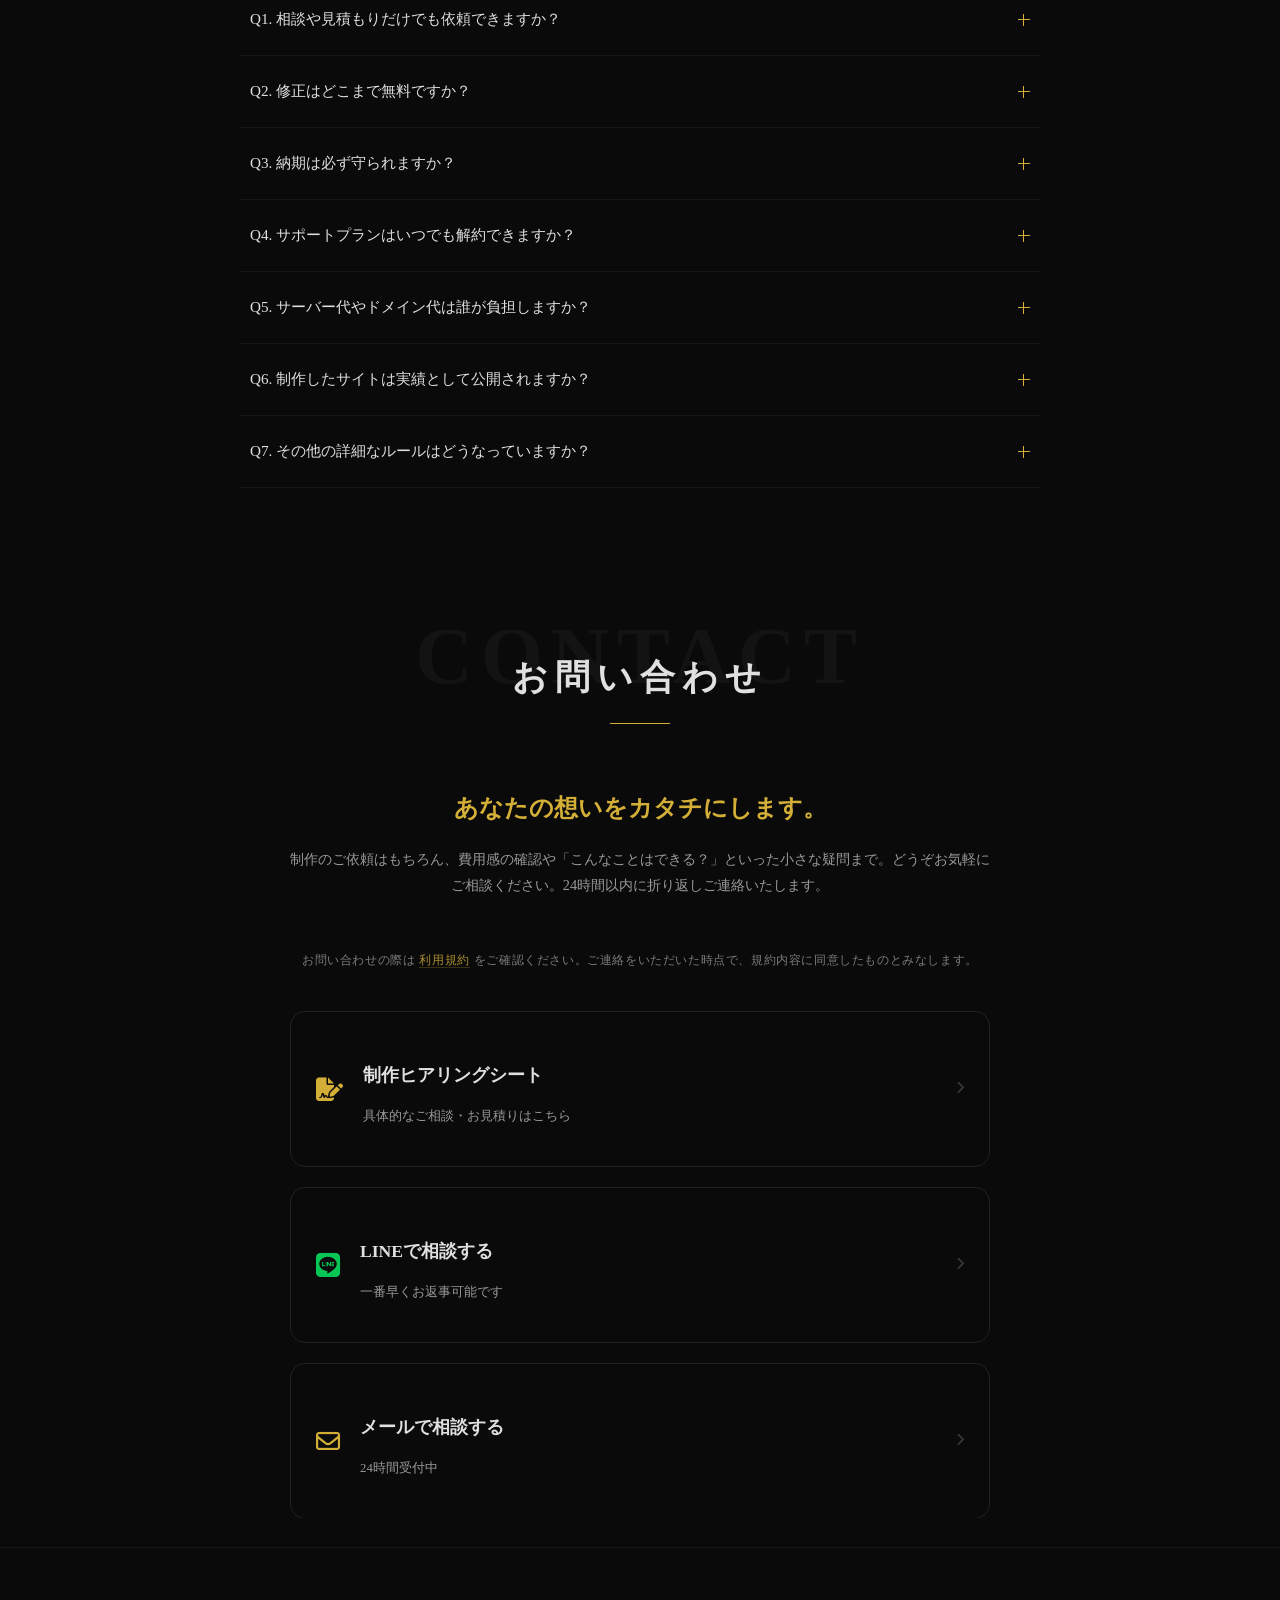
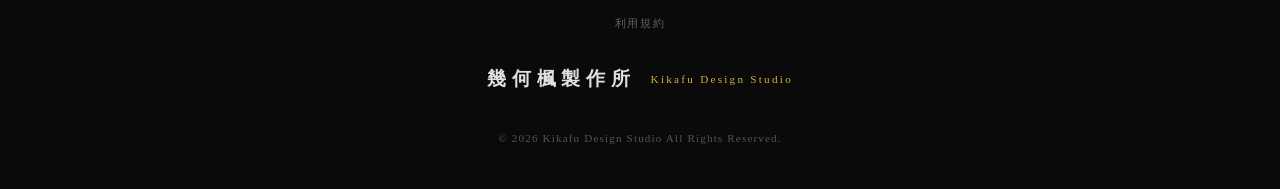
==== commit 4bfb080a: "Add files via upload" ====
--- a/index.html
+++ b/index.html
@@ -6,6 +6,11 @@
     <title>Web制作 ｜ 幾何楓製作所 Kikafu Design Studio</title>
     <link rel="stylesheet" href="https://cdnjs.cloudflare.com/ajax/libs/font-awesome/6.5.1/css/all.min.css">
     <link rel="stylesheet" href="css/style.css">
+    <link rel="icon" href="kikafudesignstudiologo.png" type="image/png">
+    <link rel="apple-touch-icon" href="kikafudesignstudiologo.png">
+    <link rel="icon" href="kikafudesignstudiologo.png" sizes="32x32" type="image/png">
+<link rel="icon" href="kikafudesignstudiologo.png" sizes="192x192" type="image/png">
+<link rel="shortcut icon" href="kikafudesignstudiologo.png" type="image/png">
 </head>
 <body>
 
--- a/css/style.css
+++ b/css/style.css
@@ -0,0 +1,2489 @@
+/* --- Base Settings --- */
+:root {
+    --bg-black: #0a0a0a;
+    --main-gold: #d4af37;
+    --text-main: #e0e0e0;
+    --text-sub: #999;
+    --font-serif: "Yu Mincho", "YuMincho", "Hiragino Mincho ProN", "MS PMincho", serif;
+}
+
+html {
+    scroll-behavior: smooth;
+}
+
+html, body {
+    overflow-x: hidden; /* 横方向のはみ出しを隠す */
+    width: 100%;
+    margin: 0;
+    padding: 0;
+}
+
+body {
+    background-color: var(--bg-black);
+    color: var(--text-main);
+    font-family: var(--font-serif);
+    margin: 0;
+    line-height: 1.8;
+    padding-top: 64px; /* ヘッダーを少し細くした分だけ上に詰める */
+}
+
+.container {
+    width: 100%;
+    max-width: 1200px; /* PC最大幅 */
+    margin: 0 auto;
+    padding: 0 20px;   /* 左右の余白 */
+    box-sizing: border-box; /* paddingを含めた幅計算にする */
+}
+
+section {
+    width: 100%;
+    overflow: hidden; /* 各セクションでも念のためはみ出しをカット */
+}
+.text-gold { color: var(--main-gold); }
+
+header {
+    position: fixed;
+    top: 0;
+    left: 0;
+    width: 100%;
+    z-index: 9999; /* 他の要素より確実に前に出す */
+    background: rgba(5, 5, 5, 0.85); /* 透過度を少し下げて確実に背景を作る */
+    backdrop-filter: blur(10px);
+    border-bottom: 1px solid rgba(255, 255, 255, 0.05);
+}
+
+.header-inner {
+    max-width: 1200px;
+    margin: 0 auto;
+    padding: 20px;
+    display: flex;
+    justify-content: space-between; /* ロゴは左、ナビは右へ */
+    align-items: center;
+}
+
+/* ロゴの設定 */
+.logo {
+    font-size: 1.2rem;
+    color: var(--text-main);
+    font-weight: bold;
+    letter-spacing: 0.2em;
+    white-space: nowrap;
+}
+
+/* ロゴリンクのデザイン調整 */
+.logo {
+    text-decoration: none; /* 下線を消す */
+    color: var(--text-main); /* 文字色を維持 */
+    display: flex;
+    align-items: center;
+    transition: opacity 0.3s ease;
+}
+
+.logo:hover {
+    opacity: 0.7; /* ホバーした時に少し薄くして「押せる」感を出す */
+}
+
+/* スマホ時はロゴを少しだけ小さくする */
+@media (max-width: 850px) {
+    .logo {
+        font-size: 1.05rem;
+        letter-spacing: 0.16em;
+    }
+}
+
+/* ナビゲーションメニューの設定 */
+.header-nav {
+    display: block; /* 確実に表示 */
+}
+
+.header-nav ul {
+    display: flex;
+    gap: 30px;
+    list-style: none;
+    margin: 0;
+    padding: 0;
+}
+
+.header-nav a {
+    text-decoration: none;
+    color: #ffffff !important; /* 強制的に白にする（一時的な確認用） */
+    font-size: 0.85rem;
+    font-weight: 500;
+    letter-spacing: 0.1em;
+    text-transform: uppercase;
+    transition: 0.3s;
+}
+
+.header-nav a:hover {
+    color: var(--main-gold) !important;
+}
+
+.logo .en {
+    font-size: 0.7rem;
+    font-weight: normal;
+    margin-left: 10px;
+    color: var(--main-gold);
+}
+
+/* ロゴのモバイル最適化（ヘッダーはPCと同じサイズを維持し、フッターロゴのみ縮小） */
+@media (max-width: 600px) {
+    .footer-logo {
+        font-size: 1rem;
+        letter-spacing: 0.18em;
+    }
+    .footer-logo .en {
+        font-size: 0.6rem;
+        margin-left: 10px;
+    }
+}
+
+/* --- Hero --- */
+#hero {
+    position: relative;
+    height: 100vh;
+    display: flex;
+    align-items: center;
+    justify-content: center;
+    background: radial-gradient(circle at center, #1a1a1a 0%, #050505 100%);
+    overflow: hidden;
+}
+
+.hero-inner {
+    position: relative;
+    z-index: 1;
+    display: flex;
+    align-items: center;
+    justify-content: space-between;
+    gap: 60px;
+}
+
+.hero-copy {
+    max-width: 540px;
+}
+
+.hero-label {
+    font-size: 0.75rem;
+    letter-spacing: 0.25em;
+    color: var(--main-gold);
+    margin-bottom: 18px;
+}
+
+#hero h1 {
+    font-size: 2.7rem;
+    margin-bottom: 18px;
+    letter-spacing: 0.12em;
+}
+
+.hero-lead {
+    color: var(--text-sub);
+    font-size: 0.95rem;
+}
+
+.hero-tagline {
+    margin-top: 20px;
+    font-size: 0.85rem;
+    color: var(--text-sub);
+    line-height: 1.8;
+}
+
+.hero-cta {
+    display: flex;
+    align-items: center;
+    gap: 18px;
+    margin-top: 32px;
+}
+
+.hero-cta .btn-main {
+    display: inline-flex;
+    align-items: center;
+    justify-content: center;
+    padding: 14px 32px;
+    border-radius: 999px;
+    background: var(--main-gold);
+    color: #000;
+    font-size: 0.85rem;
+    letter-spacing: 0.18em;
+    text-decoration: none;
+    transition: 0.3s;
+}
+
+.hero-cta .btn-main:hover {
+    opacity: 0.85;
+}
+
+.hero-cta .btn-link {
+    font-size: 0.8rem;
+    letter-spacing: 0.2em;
+    color: var(--text-main);
+    text-decoration: none;
+    position: relative;
+    padding-bottom: 3px;
+}
+
+.hero-cta .btn-link::after {
+    content: "";
+    position: absolute;
+    left: 0;
+    bottom: 0;
+    width: 100%;
+    height: 1px;
+    background: linear-gradient(to right, rgba(255,255,255,0.2), var(--main-gold));
+}
+
+.hero-visual {
+    flex: 1;
+    display: flex;
+    justify-content: flex-end;
+}
+
+.hero-mockup-frame {
+    width: 420px;
+    max-width: 100%;
+    border-radius: 22px;
+    border: 1px solid rgba(212,175,55,0.4);
+    background: radial-gradient(circle at top, rgba(255,255,255,0.05), #050505 65%);
+    box-shadow: 0 30px 80px rgba(0,0,0,0.7);
+    overflow: hidden;
+    backdrop-filter: blur(10px);
+}
+
+.hero-mockup-bar {
+    display: flex;
+    align-items: center;
+    gap: 6px;
+    padding: 10px 14px;
+    background: rgba(0,0,0,0.7);
+    border-bottom: 1px solid rgba(255,255,255,0.06);
+}
+
+.hero-mockup-bar span {
+    width: 8px;
+    height: 8px;
+    border-radius: 999px;
+    background: rgba(255,255,255,0.18);
+}
+
+.hero-mockup-body {
+    padding: 22px 22px 26px;
+}
+
+.hero-mockup-tag {
+    display: inline-block;
+    padding: 6px 14px;
+    font-size: 0.7rem;
+    letter-spacing: 0.18em;
+    border-radius: 999px;
+    border: 1px solid rgba(212,175,55,0.5);
+    color: var(--main-gold);
+    margin-bottom: 16px;
+}
+
+.hero-mockup-main {
+    height: 190px;
+    border-radius: 14px;
+    background:
+        linear-gradient(135deg, rgba(212,175,55,0.25), transparent 50%, rgba(106,90,205,0.25) 100%),
+        repeating-linear-gradient(135deg, rgba(255,255,255,0.05) 0, rgba(255,255,255,0.05) 1px, transparent 1px, transparent 10px);
+    margin-bottom: 18px;
+}
+
+.hero-mockup-meta {
+    display: flex;
+    justify-content: space-between;
+    gap: 10px;
+}
+
+.hero-mockup-meta span {
+    flex: 1;
+    height: 6px;
+    border-radius: 999px;
+    background: rgba(255,255,255,0.12);
+}
+
+/* 幾何学的なオーバーレイ（斜めライン） */
+#hero::before {
+    content: "";
+    position: absolute;
+    inset: -40%;
+    background:
+        linear-gradient(135deg, transparent 0%, rgba(212, 175, 55, 0.08) 40%, transparent 60%) 0 0 / 200% 200% no-repeat,
+        repeating-linear-gradient(135deg, rgba(255,255,255,0.04) 0, rgba(255,255,255,0.04) 1px, transparent 1px, transparent 12px);
+    opacity: 0.5;
+    mix-blend-mode: soft-light;
+    animation: heroStripeDrift 28s linear infinite;
+}
+
+/* 幾何学的なサークルグリッド */
+#hero::after {
+    content: "";
+    position: absolute;
+    width: 420px;
+    height: 420px;
+    border-radius: 50%;
+    border: 1px solid rgba(212, 175, 55, 0.18);
+    top: 50%;
+    left: 50%;
+    transform: translate(-50%, -50%);
+    box-shadow:
+        0 0 0 40px rgba(212, 175, 55, 0.02),
+        0 0 0 80px rgba(212, 175, 55, 0.01);
+    opacity: 0.8;
+    pointer-events: none;
+}
+
+@keyframes heroStripeDrift {
+    0%   { transform: translate3d(-5%, -5%, 0) rotate(0deg); }
+    50%  { transform: translate3d(5%, 5%, 0) rotate(1deg); }
+    100% { transform: translate3d(-5%, -5%, 0) rotate(0deg); }
+}
+
+@media (max-width: 900px) {
+    #hero {
+        height: auto;
+        padding: 120px 0 80px;
+    }
+
+    .hero-inner {
+        flex-direction: column;
+        align-items: flex-start;
+        gap: 40px;
+    }
+
+    .hero-visual {
+        width: 100%;
+        justify-content: center;
+    }
+
+    .hero-mockup-frame {
+        width: 100%;
+        max-width: 420px;
+    }
+}
+
+@media (max-width: 600px) {
+    #hero h1 {
+        font-size: 2.1rem;
+    }
+
+    .hero-cta {
+        flex-direction: column;
+        align-items: flex-start;
+    }
+}
+
+/* ==========================================================================
+   Section Titles (さらに際立たせる)
+   ========================================================================== */
+.section-title {
+    position: relative;     /* 後ろの文字を配置する基準点 */
+    text-align: center;
+    font-size: 2.2rem;      /* 前面のメイン文字の大きさ */
+    font-weight: 700;
+    color: var(--text-main);
+    letter-spacing: 0.2em;
+    margin-bottom: 80px;
+    z-index: 1;             /* メインの文字を前に出す */
+    text-transform: uppercase;
+}
+
+/* タイトルの下に引く繊細なライン */
+.section-title::after {
+    content: "";
+    position: absolute;
+    bottom: -15px;
+    left: 50%;
+    transform: translateX(-50%);
+    width: 40px;
+    height: 1px;
+    background: var(--main-gold); /* センターに金の細い線 */
+}
+
+/* 後ろに浮かび上がる薄い文字の設定 */
+.section-title::before {
+    content: attr(data-en);  /* HTMLのdata-en="〇〇"の中身を表示 */
+    position: absolute;
+    top: 50%;                /* 垂直中央 */
+    left: 50%;               /* 水平中央 */
+    transform: translate(-50%, -65%); /* 位置の微調整 */
+    font-size: 5rem;         /* メイン文字よりずっと大きく */
+    font-weight: 800;
+    color: rgba(255, 255, 255, 0.04); /* 極限まで薄く（0.04） */
+    z-index: -1;             /* 背後に回す */
+    letter-spacing: 0.1em;
+    pointer-events: none;    /* クリックなどを邪魔しない */
+}
+
+/* スマホでのバランス調整 */
+@media (max-width: 768px) {
+    .section-title {
+        font-size: 1.8rem;
+        margin-bottom: 60px;
+    }
+    .section-title::before {
+        font-size: 3.5rem;   /* スマホでは少し小さくして画面に収める */
+    }
+}
+
+
+
+
+/* ==========================================================================
+   WORKS Section
+   ========================================================================== */
+#works {
+    padding: 100px 0;
+}
+
+.works-carousel {
+    position: relative;
+    margin-top: 60px;
+    max-width: 1100px;
+    margin-left: auto;
+    margin-right: auto;
+}
+
+.works-carousel::before,
+.works-carousel::after {
+    content: "";
+    position: absolute;
+    top: 0;
+    bottom: 0;
+    width: 140px;
+    pointer-events: none;
+    z-index: 1;
+}
+
+.works-carousel::before {
+    left: 0;
+    background: linear-gradient(to right, rgba(10,10,10,0.98), transparent);
+}
+
+.works-carousel::after {
+    right: 0;
+    background: linear-gradient(to left, rgba(10,10,10,0.98), transparent);
+}
+
+@media (min-width: 1025px) {
+    .works-carousel::before,
+    .works-carousel::after {
+        width: 220px;
+    }
+}
+
+.works-scroller {
+    overflow-x: auto;
+    overflow-y: visible;
+    padding-bottom: 10px;
+    scroll-snap-type: x mandatory;
+    -webkit-overflow-scrolling: touch;
+    scrollbar-width: none; /* Firefox */
+}
+
+.works-scroller::-webkit-scrollbar {
+    height: 0;
+    display: none; /* WebKit */
+}
+
+.works-scroller::-webkit-scrollbar-track {
+    background: transparent;
+}
+
+.works-scroller::-webkit-scrollbar-thumb {
+    background: rgba(255, 255, 255, 0.12);
+    border-radius: 999px;
+}
+
+.works-track {
+    display: flex;
+    gap: 24px;
+    align-items: stretch;
+}
+
+.work-card {
+    flex: 0 0 calc(100% / 3.8);
+    scroll-snap-align: start;
+    transition: var(--transition);
+    display: flex;
+    flex-direction: column;
+}
+
+/* 画像エリア */
+.work-img {
+    width: 100%;
+    aspect-ratio: 16 / 9;
+    background: #1a1a1a;
+    position: relative;
+    overflow: hidden;
+    border: 1px solid #222;
+    margin-bottom: 20px;
+    display: flex;
+    align-items: center;
+    justify-content: center;
+}
+
+.work-img img {
+    width: 100%;
+    height: 100%;
+    object-fit: cover;
+    filter: grayscale(100%);
+    transition: 0.6s ease;
+}
+
+/* ホバー演出 */
+.work-card:hover .work-img img {
+    filter: grayscale(0%);
+    transform: scale(1.05);
+}
+
+.work-overlay {
+    position: absolute;
+    top: 0; left: 0; width: 100%; height: 100%;
+    background: rgba(0, 0, 0, 0.4);
+    opacity: 0;
+    display: flex;
+    align-items: center;
+    justify-content: center;
+    transition: 0.3s;
+}
+
+.work-card:hover .work-overlay {
+    opacity: 1;
+}
+
+.work-overlay span {
+    color: var(--main-gold);
+    border: 1px solid var(--main-gold);
+    padding: 8px 20px;
+    font-size: 0.8rem;
+    letter-spacing: 0.2em;
+}
+
+/* 矢印ボタン */
+.works-arrow {
+    position: absolute;
+    top: 50%;
+    transform: translateY(-50%);
+    width: 40px;
+    height: 40px;
+    border-radius: 999px;
+    border: 1px solid rgba(255, 255, 255, 0.3);
+    background: rgba(0, 0, 0, 0.65);
+    display: flex;
+    align-items: center;
+    justify-content: center;
+    color: var(--text-main);
+    cursor: pointer;
+    transition: 0.3s;
+    z-index: 2;
+}
+
+.works-arrow--prev {
+    left: 18px;
+}
+
+.works-arrow--next {
+    right: 18px;
+}
+
+.works-arrow:hover {
+    background: rgba(0, 0, 0, 0.9);
+    border-color: rgba(212, 175, 55, 0.7);
+}
+
+@media (max-width: 768px) {
+    .works-arrow {
+        display: none;
+    }
+}
+
+/* テキスト部分 */
+.work-plan {
+    color: var(--main-gold);
+    font-size: 0.75rem;
+    letter-spacing: 0.1em;
+    display: block;
+    margin-bottom: 10px;
+}
+
+.work-card h3 {
+    font-size: 1.3rem;
+    margin-bottom: 10px;
+    letter-spacing: 0.05em;
+    color: var(--text-main);
+}
+
+.work-card p {
+    font-size: 0.85rem;
+    color: var(--text-sub);
+}
+
+/* 横スクロールのレスポンシブ調整 */
+@media (max-width: 1024px) {
+    .work-card {
+        flex: 0 0 48%;
+    }
+}
+
+@media (max-width: 640px) {
+    .work-card {
+        flex: 0 0 78%;
+        scroll-snap-align: center;
+    }
+
+    .works-scroller {
+        padding-inline: 10%;
+    }
+}
+
+/* Price */
+.price-box {
+    border: 1px solid var(--main-gold);
+    padding: 40px;
+    text-align: center;
+}
+
+.amount {
+    font-size: 2rem;
+    margin: 10px 0;
+}
+
+/* Flow */
+.flow-list {
+    list-style: none;
+    padding: 0;
+}
+
+.flow-list li {
+    margin-bottom: 20px;
+    padding-bottom: 10px;
+    border-bottom: 1px solid #333;
+}
+
+.flow-list span {
+    color: var(--main-gold);
+    margin-right: 15px;
+    font-weight: bold;
+}
+
+
+
+.contact-container {
+    max-width: 700px; /* あえて狭めて「細長く」見せる */
+    margin: 0 auto;
+}
+
+.contact-message {
+    text-align: center;
+    margin-bottom: 50px;
+}
+
+.contact-message h3 {
+    font-size: 1.5rem;
+    color: var(--main-gold);
+    margin-bottom: 20px;
+    line-height: 1.6;
+}
+
+.contact-message p {
+    font-size: 0.9rem;
+    color: var(--text-sub);
+    line-height: 1.8;
+}
+
+/* 相談カード */
+.contact-methods {
+    display: flex;
+    flex-direction: column;
+    gap: 15px;
+}
+
+.contact-card {
+    display: flex;
+    align-items: center;
+    padding: 25px;
+    background: transparent;
+    border: 1px solid rgba(255, 255, 255, 0.1);
+    border-radius: 15px;
+    text-decoration: none;
+    transition: all 0.3s ease;
+}
+
+.contact-card:hover {
+    border-color: var(--main-gold);
+    background: rgba(212, 175, 55, 0.05);
+    transform: translateY(-3px);
+}
+
+.contact-icon {
+    font-size: 1.8rem;
+    margin-right: 20px;
+    color: var(--main-gold);
+}
+
+.contact-card.line .contact-icon {
+    color: #06C755; /* LINEカラーをワンポイントで */
+}
+
+.contact-info h4 {
+    color: var(--text-main);
+    font-size: 1.1rem;
+    margin-bottom: 5px;
+}
+
+.contact-info p {
+    color: var(--text-sub);
+    font-size: 0.8rem;
+}
+
+.contact-card .arrow {
+    margin-left: auto;
+    color: rgba(255, 255, 255, 0.2);
+    font-size: 0.8rem;
+}
+
+/* FOOTER 修正 */
+.footer {
+    padding: 60px 0 30px;
+    text-align: center;
+    border-top: 1px solid rgba(255, 255, 255, 0.05);
+}
+
+.footer-logo {
+    display: inline-flex; /* 横並びにする */
+    align-items: center;
+    justify-content: center;
+    text-decoration: none; /* 下線を消す */
+    font-family: var(--font-serif);
+    font-size: 1.2rem;
+    font-weight: bold;
+    letter-spacing: 0.3em;
+    color: var(--text-main); /* メインは白 */
+    margin-bottom: 20px;
+    transition: opacity 0.3s;
+}
+
+.footer-logo:hover {
+    opacity: 0.7;
+}
+
+/* フッターロゴの中の英語部分 */
+.footer-logo .en {
+    font-size: 0.7rem;
+    font-weight: normal;
+    margin-left: 15px; /* 日本語との間隔 */
+    color: var(--main-gold); /* 英語は金色 */
+    letter-spacing: 0.2em;
+}
+
+.copyright {
+    font-size: 0.7rem;
+    color: rgba(255, 255, 255, 0.3);
+    letter-spacing: 0.1em;
+}
+
+/* スマホ調整 */
+@media (max-width: 768px) {
+    .contact-container {
+        padding: 0 15px; /* 左右の詰まりを解消 */
+    }
+    .contact-message h3 {
+        font-size: 1.2rem;
+    }
+    .contact-card {
+        padding: 20px;
+    }
+}
+
+/* Pricing Section Base */
+.pricing {
+    position: relative;
+    padding: 100px 0;
+    background: var(--bg-black);
+    color: var(--text-main);
+    overflow: hidden;
+}
+
+.pricing::before {
+    content: "";
+    position: absolute;
+    inset: -40%;
+    background:
+        linear-gradient(135deg, transparent 0%, rgba(212,175,55,0.05) 40%, transparent 65%) 0 0 / 200% 200% no-repeat,
+        repeating-linear-gradient(135deg, rgba(255,255,255,0.02) 0, rgba(255,255,255,0.02) 1px, transparent 1px, transparent 14px);
+    opacity: 0.5;
+    mix-blend-mode: soft-light;
+    pointer-events: none;
+}
+
+.price-grid {
+    display: grid;
+    grid-template-columns: repeat(auto-fit, minmax(300px, 1fr));
+    gap: 32px;
+    margin: 60px auto;
+    max-width: 1100px;
+}
+
+/* Price Card */
+.price-card {
+    position: relative;
+    padding: 40px 30px;
+    border-radius: 20px;
+    border: 1px solid rgba(255, 255, 255, 0.08);
+    background:
+        radial-gradient(circle at top, #1a1a1a, #050505);
+    box-shadow: 0 20px 50px rgba(0, 0, 0, 0.7);
+    transition: border-color 0.3s ease, box-shadow 0.3s ease, transform 0.3s ease;
+}
+
+.price-card:hover {
+    border-color: rgba(212, 175, 55, 0.6);
+    box-shadow: 0 28px 70px rgba(0, 0, 0, 0.85);
+    transform: translateY(-6px);
+}
+.plan-icon { font-size: 2.5rem; color: var(--main-gold); margin-bottom: 15px; }
+
+/* Popular Tag */
+.price-card.popular {
+    border: 2px solid var(--main-gold);
+    background:
+        radial-gradient(circle at top, rgba(212,175,55,0.2), #050505);
+}
+.popular-tag { position: absolute; top: -15px; left: 50%; transform: translateX(-50%); background: var(--main-gold); color: #000; padding: 5px 25px; border-radius: 50px; font-size: 0.8rem; font-weight: bold; }
+
+/* Price Logic (矢印フロー) */
+.price-selection { margin: 20px 0 10px; }
+.price-row.standard {
+    color: #666;
+    font-size: 0.9rem;
+    text-decoration: line-through;
+    letter-spacing: 0.04em;
+}
+.price-arrow {
+    color: var(--main-gold);
+    font-size: 0.75rem;
+    margin: 5px 0;
+    font-weight: bold;
+    letter-spacing: 0.08em;
+}
+.price-value {
+    font-size: 2.6rem;
+    font-weight: bold;
+    color: var(--text-main);
+}
+.price-value span {
+    font-size: 1rem;
+    color: var(--text-sub);
+}
+
+/* List Style */
+.price-card ul {
+    list-style: none;
+    text-align: left;
+    margin: 26px 0 0;
+    padding: 0;
+}
+.price-card ul li {
+    padding: 10px 0;
+    font-size: 0.9rem;
+    border-bottom: 1px solid #222;
+}
+.price-card ul li i.fa-check { color: var(--main-gold); margin-right: 10px; }
+.price-card li.disabled { color: #444; }
+
+/* Buttons */
+.price-btn, .price-btn-main { display: block; padding: 15px; border-radius: 50px; text-decoration: none; font-weight: bold; transition: 0.3s; }
+.price-btn { border: 1px solid var(--main-gold); color: var(--main-gold); }
+.price-btn-main { background: var(--main-gold); color: #000; }
+.price-btn-main:hover { opacity: 0.8; }
+
+/* オプション全体のコンテナ：PCでも強制的に縦並びにする */
+.options-container {
+    display: flex;
+    flex-direction: column; /* 縦並びを強制 */
+    align-items: center;    /* 中央に寄せる */
+    gap: 80px;              /* ブロック間の余白をしっかり取る */
+    max-width: 700px;       /* ★ここが重要：幅を絞ることでスリムに見せる */
+    margin: 80px auto 0;    /* 上下に余白を持たせ中央配置 */
+}
+
+/* Pricing cards responsive */
+@media (max-width: 1024px) {
+    .price-grid {
+        gap: 24px;
+    }
+
+    .price-card {
+        padding: 36px 24px;
+    }
+}
+
+@media (max-width: 640px) {
+    .price-grid {
+        grid-template-columns: 1fr;
+        margin: 40px auto;
+    }
+
+    .price-card {
+        padding: 30px 22px;
+    }
+}
+
+/* 各ブロック（OPTIONS / AFTER SUPPORT）を囲む枠 */
+.option-block {
+    width: 100%;
+    padding: 40px;      /* 内側の余白をたっぷり取る */
+    background: rgba(255, 255, 255, 0.02); /* 2%だけの極薄背景 */
+    border: 1px solid rgba(255, 255, 255, 0.05); /* 5%の極細枠線 */
+    border-radius: 20px; /* 角を少し丸めて上品に */
+    transition: all 0.4s ease;
+}
+
+
+/* ホバーした時にわずかに光る演出（お好みで） */
+.option-block:hover {
+    border-color: rgba(212, 175, 55, 0.2); /* 金色をわずかに混ぜる */
+    background: rgba(255, 255, 255, 0.03);
+}
+
+/* 見出しの余白を調整 */
+.option-block h3 {
+    margin-bottom: 30px;
+    font-size: 1.1rem;
+    letter-spacing: 0.2em;
+    color: var(--main-gold);
+}
+
+/* コンテナ側の調整（縦に並べる間隔を調整） */
+.options-container {
+    display: flex;
+    flex-direction: column;
+    align-items: center;
+    gap: 40px;          /* 枠同士の隙間 */
+    max-width: 750px;   /* 枠をつけたので少し幅を広げても綺麗です */
+    margin: 80px auto;
+}
+/* OPTIONS テーブル */
+.opt-table {
+    width: 100%;
+    border-collapse: collapse;
+    font-family: var(--font-serif);
+    margin-top: 4px;
+}
+
+.opt-table thead tr {
+    border-bottom: 1px solid rgba(212, 175, 55, 0.4);
+}
+
+.opt-table thead th {
+    padding: 10px 12px;
+    font-size: 0.7rem;
+    letter-spacing: 0.2em;
+    color: var(--main-gold);
+    font-weight: normal;
+    text-align: left;
+}
+
+.opt-table thead th:last-child {
+    text-align: right;
+}
+
+.opt-table tbody tr {
+    border-bottom: 1px solid rgba(255, 255, 255, 0.05);
+    transition: background 0.2s;
+}
+
+.opt-table tbody tr:hover {
+    background: rgba(212, 175, 55, 0.03);
+}
+
+.opt-table tbody td {
+    padding: 14px 12px;
+    font-size: 0.85rem;
+    color: var(--text-main);
+    line-height: 1.5;
+}
+
+.opt-table tbody td:last-child {
+    text-align: right;
+    color: var(--main-gold);
+    font-size: 0.88rem;
+    white-space: nowrap;
+}
+
+@media (max-width: 600px) {
+    .opt-table tbody td {
+        font-size: 0.78rem;
+        padding: 12px 8px;
+    }
+    .opt-table tbody td:last-child {
+        font-size: 0.78rem;
+    }
+}
+
+/* サポートセクションのタイトル周りを少しゆったりさせる */
+.support-section {
+    padding-top: 20px;
+}
+
+/* 枠の外に出たボタンエリアの調整 */
+.pricing-cta-container {
+    width: 100%;
+    text-align: center;
+    margin-top: 10px; /* 上の枠（サポート）との距離 */
+    padding: 20px 0;
+}
+
+.pricing-cta-container p {
+    font-size: 0.9rem;
+    color: var(--text-sub);
+    margin-bottom: 25px;
+    letter-spacing: 0.1em;
+}
+
+/* 枠自体のスタイル（再掲・微調整） */
+.option-block {
+    width: 100%;
+    padding: 40px;
+    background: rgba(255, 255, 255, 0.02);
+    border: 1px solid rgba(255, 255, 255, 0.05);
+    border-radius: 20px;
+}
+
+/* スマホ用調整 */
+@media (max-width: 768px) {
+    .option-block {
+        padding: 30px 20px; /* スマホでは余白を少し詰める */
+    }
+}
+.support-list {
+    display: flex;
+    flex-direction: column;
+    gap: 0; /* 隙間をなくして線で区切る */
+}
+
+.support-row {
+    display: flex;
+    align-items: center;
+    justify-content: space-between;
+    padding: 15px 0;
+    border-bottom: 1px dotted rgba(255, 255, 255, 0.1); /* ドットの細線 */
+    transition: all 0.3s ease;
+}
+
+/* おすすめ項目のさりげない強調 */
+.support-row.featured {
+    border-bottom: 1px dotted rgba(212, 175, 55, 0.3);
+}
+
+.support-name {
+    font-size: 0.9rem;
+    color: var(--text-main);
+    letter-spacing: 0.05em;
+    white-space: nowrap;
+}
+
+/* 項目と金額を繋ぐドット（オプションのスタイルに合わせる場合） */
+.support-dot {
+    flex-grow: 1;
+    margin: 0 15px;
+    border-bottom: 1px dotted rgba(255, 255, 255, 0.05);
+}
+
+.support-cost {
+    font-size: 1rem;
+    color: var(--main-gold);
+    font-weight: bold;
+    font-family: 'Times New Roman', serif;
+    white-space: nowrap;
+}
+
+.support-cost span {
+    font-size: 0.75rem;
+    color: var(--text-sub);
+    font-weight: normal;
+}
+
+/* スマホでの「詰まり」を解消し、さらに細く見せる */
+@media (max-width: 768px) {
+    .support-section {
+        padding: 40px 15px; /* 左右の余白を多めにとって「細長く」見せる */
+    }
+
+    .support-row {
+        padding: 18px 5px;
+        font-size: 0.85rem;
+    }
+
+    .support-name {
+        font-size: 0.85rem;
+    }
+
+    .support-cost {
+        font-size: 0.95rem;
+    }
+
+    /* スマホでドット線が邪魔なら消す、または薄く維持 */
+    .support-dot {
+        margin: 0 10px;
+    }
+}
+/* Pricingセクション下の相談エリア */
+.pricing-cta-container {
+    text-align: center;
+    margin-top: 50px;
+    margin-bottom: 20px;
+}
+
+.pricing-cta-container p {
+    font-size: 0.85rem;
+    color: var(--text-sub);
+    margin-bottom: 15px;
+    letter-spacing: 0.05em;
+}
+
+/* 小さめで上品な相談ボタン */
+.btn-sub-gold {
+    display: inline-block;
+    padding: 12px 35px; /* サイズを控えめに調整 */
+    font-size: 0.9rem;
+    color: var(--main-gold);
+    text-decoration: none;
+    border: 1px solid rgba(212, 175, 55, 0.5); /* 枠線は少し薄めに */
+    border-radius: 50px;
+    transition: all 0.3s ease;
+    letter-spacing: 0.1em;
+    background: transparent;
+}
+
+.btn-sub-gold:hover {
+    background: var(--main-gold);
+    color: #000;
+    border-color: var(--main-gold);
+    box-shadow: 0 5px 15px rgba(212, 175, 55, 0.2);
+    transform: translateY(-2px);
+}
+
+@media (max-width: 992px) {
+    .options-container { grid-template-columns: 1fr; }
+    .option-grid { grid-template-columns: 1fr; }
+}
+
+/* FLOWセクション（ヒーローと世界観を揃える） */
+#flow {
+    position: relative;
+    padding: 100px 0;
+    overflow: hidden;
+}
+
+#flow::before {
+    content: "";
+    position: absolute;
+    inset: -40%;
+    background:
+        linear-gradient(135deg, transparent 0%, rgba(212, 175, 55, 0.06) 40%, transparent 60%) 0 0 / 200% 200% no-repeat,
+        repeating-linear-gradient(135deg, rgba(255,255,255,0.03) 0, rgba(255,255,255,0.03) 1px, transparent 1px, transparent 12px);
+    opacity: 0.45;
+    mix-blend-mode: soft-light;
+    pointer-events: none;
+}
+
+#flow::after {
+    content: none;
+}
+
+/* FLOWセクション全体のコンテナ */
+.flow-container {
+    display: flex;
+    justify-content: space-between;
+    gap: 24px;
+    margin-top: 60px;
+    align-items: stretch;
+    max-width: 1100px;
+    margin-left: auto;
+    margin-right: auto;
+}
+
+/* 各ステップの枠（極細・繊細デザイン） */
+.flow-step {
+    flex: 1;
+    padding: 32px 22px 26px;
+    background:
+        radial-gradient(circle at top, rgba(255,255,255,0.03), rgba(0,0,0,0.9));
+    border: 1px solid rgba(255, 255, 255, 0.06); 
+    border-radius: 14px;
+    position: relative;
+}
+
+/* ホバー時に枠線だけほんの少し光らせる */
+.flow-step:hover {
+    border-color: rgba(212, 175, 55, 0.4);
+}
+
+/* ステップ番号（フォントを上品に） */
+.flow-step .num {
+    font-family: var(--font-serif);
+    font-size: 0.9rem;
+    color: var(--main-gold);
+    display: inline-block;
+    margin-bottom: 10px;
+    letter-spacing: 0.12em;
+    opacity: 0.9;
+}
+
+.flow-step h4 {
+    font-size: 0.95rem;
+    color: var(--text-main);
+    margin-bottom: 15px;
+    letter-spacing: 0.1em;
+}
+
+.flow-step p {
+    font-size: 0.75rem; /* 小さめの文字で繊細さを強調 */
+    color: var(--text-sub);
+    line-height: 1.8;
+    text-align: justify; /* 両端揃えで綺麗に */
+}
+
+
+    .opt-item {
+        font-size: 0.85rem; /* スマホでは文字をわずかに小さくして一行に収める */
+        padding-bottom: 15px;
+    }
+
+.opt-note {
+    font-size: 0.75rem;
+    color: var(--text-sub);
+    margin-top: 25px;
+    line-height: 1.6;
+    text-align: left;
+    border-left: 1px solid var(--main-gold); /* 左に金の線を入れて視認性を上げる */
+    padding-left: 15px;
+}
+
+@media (max-width: 768px) {
+    .opt-note {
+        margin-top: 20px;
+        padding-left: 10px;
+    }
+}
+
+
+/* Pricing下の注意書き */
+.pricing-notes {
+    max-width: 800px;
+    margin: 40px auto 0;
+    padding: 0 20px;
+}
+
+.pricing-notes ul {
+    list-style: none;
+    padding: 0;
+}
+
+.pricing-notes li {
+    font-size: 0.75rem;
+    color: var(--text-sub);
+    line-height: 1.8;
+    margin-bottom: 5px;
+    text-align: left; /* リストは左寄せが見やすい */
+    opacity: 0.8;
+    position: relative;
+    padding-left: 10px;
+}
+
+/* スマホでの調整 */
+@media (max-width: 768px) {
+    .pricing-notes {
+        margin-top: 30px;
+    }
+    .pricing-notes li {
+        font-size: 0.7rem;
+        line-height: 1.6;
+    }
+}
+
+/* アニメーションの初期状態（消えている状態） */
+.reveal {
+    opacity: 0;
+    transform: translateY(30px); /* 30px下に置いておく */
+    transition: opacity 1.2s cubic-bezier(0.2, 0.8, 0.2, 1), 
+                transform 1.2s cubic-bezier(0.2, 0.8, 0.2, 1);
+    will-change: opacity, transform;
+}
+
+/* 表示された時（灯火が灯る瞬間） */
+.reveal.is-visible {
+    opacity: 1;
+    transform: translateY(0);
+}
+
+/* 少しずつ遅れて出る演出（カードなどに使う） */
+.delay-1 { transition-delay: 0.2s; }
+.delay-2 { transition-delay: 0.4s; }
+.delay-3 { transition-delay: 0.6s; }
+
+/* ==========================================================================
+   Responsive Final Fix (スマホ表示の最終調整)
+   ========================================================================== */
+@media (max-width: 768px) {
+    /* 1. コンテナの幅を100%に固定して横揺れを完全に防ぐ */
+    .container {
+        width: 100% !important;
+        padding: 0 20px !important;
+        box-sizing: border-box !important;
+    }
+
+    /* 2. FLOW / OPTIONS / CONTACT 共通：横いっぱいの「横長の箱」にする */
+    .flow-container, 
+    .options-container,
+    .contact-container {
+        display: flex !important;
+        flex-direction: column !important;
+        width: 100% !important;
+        max-width: 100% !important;
+        margin: 40px 0 !important;
+        padding: 0 !important;
+        gap: 20px !important;
+    }
+
+    /* 3. 各枠のデザイン調整：スマホで「超縦長」になるのを防ぐ */
+    .flow-step, 
+    .option-block,
+    .price-card {
+        width: 100% !important;
+        max-width: 100% !important;
+        padding: 25px 20px !important; /* 内側の上下余白を少し詰める */
+        margin: 0 !important;
+        box-sizing: border-box !important;
+    }
+
+    /* 4. テキストサイズの最適化 */
+    .flow-step p, .opt-item, .support-row {
+        font-size: 0.85rem !important;
+        line-height: 1.6 !important;
+        text-align: left;
+    }
+
+    /* 5. WORKS（実績）も1列に */
+    .works-grid {
+        grid-template-columns: 1fr !important;
+        gap: 30px !important;
+    }
+
+@media (max-width: 768px) {
+    /* 旧スマホナビ用スタイルは削除済み（ハンバーガーメニューに一本化） */
+}
+}
+
+/* 1024px（タブレット・iPadなど）でのFLOWの挙動を安定させる */
+@media (max-width: 1024px) {
+    .flow-container {
+        flex-direction: column;
+        gap: 20px;
+    }
+}
+
+/* --- Flow Connection Lines (位置ズレ修正版) --- */
+
+/* 接続線の共通設定 */
+.flow-step:not(:last-child)::after {
+    content: "";
+    position: absolute;
+    background: rgba(212, 175, 55, 0.3); /* 金色の線を少しだけ濃く */
+    z-index: 1;
+}
+
+/* PC：数字の高さ(01, 02...)の真横に線を配置 */
+@media (min-width: 1025px) {
+    .flow-step:not(:last-child)::after {
+        /* カードの右端から、次のカードの左端までを繋ぐ */
+        right: -16px;      /* gap: 15px 分の隙間をまたぐ */
+        top: 45px;         /* ★数字の高さに合わせて調整（ズレる場合はここを微調整） */
+        width: 16px;       /* 隙間を埋める長さ */
+        height: 1px;       /* 繊細な極細線 */
+    }
+}
+
+/* スマホ：カードの底辺中央から垂直に線を出す */
+@media (max-width: 1024px) {
+    .flow-step:not(:last-child)::after {
+        bottom: -20px;     /* カードの下に配置 */
+        left: 50%;
+        transform: translateX(-50%);
+        width: 1px;
+        height: 20px;
+    }
+}
+
+/* 数字のデザインも整えて、線の起点にする */
+.flow-step .num {
+    display: inline-block;
+    font-size: 1.1rem;
+    color: var(--main-gold);
+    margin-bottom: 20px;
+    padding-bottom: 5px;
+    border-bottom: 1px solid rgba(212, 175, 55, 0.5); /* 数字の下にも線を引く */
+    line-height: 1;
+}
+
+
+
+.section-title {
+    opacity: 0;
+    letter-spacing: -0.2em; /* 最初は詰まっている */
+    transition: opacity 1.5s ease, letter-spacing 1.8s cubic-bezier(0.22, 1, 0.36, 1);
+}
+
+.section-title.is-visible {
+    opacity: 1;
+    letter-spacing: 0.2em; /* 本来の間隔へ */
+}
+
+/* タイトルの下のラインを左から右へ引く */
+.section-title::after {
+    content: "";
+    position: absolute;
+    bottom: -15px;
+    left: 50%;
+    transform: translateX(-50%) scaleX(0); /* 最初は長さゼロ */
+    width: 60px;
+    height: 1px;
+    background: var(--main-gold);
+    transition: transform 2.5s cubic-bezier(0.22, 1, 0.36, 1);
+    transform-origin: center; /* 中央から左右に伸びる */
+}
+
+/* タイトルがis-visibleになったら線を伸ばす */
+.section-title.is-visible::after {
+    transform: translateX(-50%) scaleX(1);
+}
+
+
+@media (max-width: 768px) {
+    /* 既存のコードがある場合はその中に追加 */
+
+    #hero h1 {
+        font-size: 1.5rem !important; /* ★ここでサイズを調整。1.8remより小さく */
+        line-height: 1.6;
+        padding: 0 10px; /* 画面端に文字がくっつかないように */
+    }
+
+    #hero p {
+        font-size: 0.8rem; /* 下のサブテキストも合わせて調整する場合 */
+    }
+}
+
+/* --- Works Content Style --- */
+.work-content {
+    padding: 0 10px; /* すでに枠があるので内側は控えめに */
+}
+
+/* タイトルと日付の並びを繊細に */
+.work-header {
+    display: flex;
+    justify-content: space-between;
+    align-items: baseline;
+    margin-bottom: 20px;
+    border-bottom: 1px solid rgba(212, 175, 55, 0.2); /* 控えめな金の線 */
+    padding-bottom: 10px;
+}
+
+.work-header h3 {
+    font-size: 1.1rem;
+    color: var(--text-main);
+    margin: 0;
+}
+
+.work-date {
+    font-family: 'Times New Roman', serif; /* 数字は明朝系で上品に */
+    font-size: 0.8rem;
+    color: var(--text-sub);
+    letter-spacing: 0.1em;
+}
+
+/* スペックリストの整列 */
+.work-specs {
+    display: flex;
+    flex-direction: column;
+    gap: 8px;
+}
+
+.spec-row {
+    display: flex;
+    font-size: 0.8rem;
+    line-height: 1.6;
+}
+
+.spec-label {
+    width: 95px; /* 制作範囲などの4〜5文字を収める幅 */
+    color: var(--text-sub);
+    font-size: 0.75rem;
+    flex-shrink: 0;
+    position: relative;
+}
+
+.spec-label::after {
+    content: ":";
+    position: absolute;
+    right: 12px;
+    opacity: 0.2;
+}
+
+.spec-value {
+    color: var(--text-main);
+    font-size: 0.8rem;
+}
+
+/* 凪 燈さんの武器（Firebase・期間）の強調 */
+.tech-highlight {
+    color: var(--main-gold);
+    font-weight: bold;
+}
+
+.highlight-text {
+    color: var(--main-gold);
+    font-weight: bold;
+    letter-spacing: 0.05em;
+}
+
+/* プラン名はカードの最後に少し浮かせる */
+.work-plan {
+    display: inline-block;
+    margin-top: 15px;
+    font-size: 0.7rem;
+    color: var(--main-gold);
+    border: 1px solid rgba(212, 175, 55, 0.3);
+    padding: 2px 12px;
+    border-radius: 2px;
+    letter-spacing: 0.1em;
+    width: fit-content;
+}
+
+/* 画像ホバー時の枠線変化 */
+.work-card:hover .work-img {
+    border-color: var(--main-gold);
+    box-shadow: 0 0 15px rgba(212, 175, 55, 0.1);
+}
+
+/* プラン名タグのスタイル（タイトルとスペックの間） */
+.work-plan-tag {
+    font-size: 0.7rem;
+    color: var(--main-gold);
+    background: rgba(212, 175, 55, 0.08);
+    display: inline-block;
+    padding: 3px 12px;
+    border-radius: 2px;
+    letter-spacing: 0.1em;
+    font-weight: bold;
+    margin: 8px 0 15px 0; /* 上下の間隔を調整 */
+}
+
+/* 外部サイトリンクの調整 */
+.work-footer {
+    margin-top: 15px;
+    text-align: right;
+}
+
+.work-external-link {
+    font-size: 0.7rem;
+    color: var(--text-sub);
+    text-decoration: none;
+    letter-spacing: 0.1em;
+    transition: color 0.3s;
+}
+
+.work-external-link:hover {
+    color: var(--main-gold);
+}
+
+/* プラン名タグのスタイル（タイトルとスペックの間） */
+.work-plan-tag {
+    font-size: 0.7rem;
+    color: var(--main-gold);
+    background: rgba(212, 175, 55, 0.08);
+    display: inline-block;
+    padding: 3px 12px;
+    border-radius: 2px;
+    letter-spacing: 0.1em;
+    font-weight: bold;
+    margin: 8px 0 15px 0; /* 上下の間隔を調整 */
+}
+
+/* 外部サイトリンクの調整 */
+.work-footer {
+    margin-top: 15px;
+    text-align: right;
+}
+
+.work-external-link {
+    font-size: 0.7rem;
+    color: var(--text-sub);
+    text-decoration: none;
+    letter-spacing: 0.1em;
+    transition: color 0.3s;
+}
+
+.work-external-link:hover {
+    color: var(--main-gold);
+}
+
+/* --- After Support: 3-Card Layout --- */
+
+.support-cards {
+    display: grid;
+    grid-template-columns: repeat(3, 1fr);
+    gap: 20px;
+    margin-top: 10px;
+}
+
+.support-card {
+    position: relative;
+    display: flex;
+    flex-direction: column;
+    padding: 28px 22px;
+    background: rgba(255, 255, 255, 0.02);
+    border: 1px solid rgba(255, 255, 255, 0.08);
+    border-radius: 4px;
+    transition: border-color 0.3s, background 0.3s;
+}
+
+.support-card:hover {
+    border-color: rgba(212, 175, 55, 0.3);
+    background: rgba(255, 255, 255, 0.04);
+}
+
+.support-card.featured {
+    border-color: rgba(212, 175, 55, 0.5);
+    background: rgba(212, 175, 55, 0.04);
+}
+
+.support-card.featured:hover {
+    border-color: var(--main-gold);
+    background: rgba(212, 175, 55, 0.07);
+}
+
+/* おすすめバッジ（index.html の AFTER SUPPORT カード専用） */
+.support-cards .support-badge {
+    position: absolute;
+    top: -1px;
+    right: 16px;
+    background: var(--main-gold);
+    color: #0a0a0a;
+    font-size: 0.65rem;
+    font-weight: bold;
+    letter-spacing: 0.12em;
+    padding: 4px 10px;
+    border-radius: 0 0 4px 4px;
+}
+
+.support-card-icon {
+    font-size: 1.4rem;
+    margin-bottom: 14px;
+}
+
+.support-card-name {
+    font-size: 0.88rem;
+    color: var(--text-main);
+    font-weight: bold;
+    letter-spacing: 0.05em;
+    margin-bottom: 16px;
+    line-height: 1.4;
+}
+
+.support-card-price {
+    font-size: 1.15rem;
+    color: var(--main-gold);
+    font-weight: bold;
+    font-family: 'Times New Roman', serif;
+    margin-bottom: 6px;
+}
+
+.support-card-price span {
+    font-size: 0.72rem;
+    color: var(--text-sub);
+    font-weight: normal;
+    font-family: inherit;
+}
+
+.support-card-annual {
+    font-size: 0.7rem;
+    color: var(--main-gold);
+    background: rgba(212, 175, 55, 0.06);
+    border: 1px solid rgba(212, 175, 55, 0.25);
+    padding: 3px 8px;
+    border-radius: 2px;
+    display: inline-block;
+    margin-bottom: 16px;
+    letter-spacing: 0.04em;
+}
+
+.support-card-annual span {
+    color: var(--text-sub);
+    font-size: 0.65rem;
+}
+
+/* PC: 箇条書きリスト */
+.support-card-desc {
+    font-size: 0.78rem;
+    color: var(--text-sub);
+    line-height: 1.8;
+    margin-bottom: 10px;
+    flex: 1;
+    padding-left: 16px;
+    list-style: none;
+}
+
+.support-card-desc li {
+    position: relative;
+    padding-left: 14px;
+    margin-bottom: 4px;
+}
+
+.support-card-desc li::before {
+    content: "";
+    position: absolute;
+    left: 0;
+    top: 0.6em;
+    width: 5px;
+    height: 1px;
+    background: var(--main-gold);
+    opacity: 0.6;
+}
+
+/* スマホ: インライン表示（ / 区切り） */
+@media (max-width: 768px) {
+    .support-card-desc {
+        padding-left: 0;
+        display: flex;
+        flex-wrap: wrap;
+        gap: 0;
+    }
+    .support-card-desc li {
+        padding-left: 0;
+        margin-bottom: 0;
+    }
+    .support-card-desc li::before {
+        display: none;
+    }
+    .support-card-desc li::after {
+        content: " / ";
+        color: rgba(255, 255, 255, 0.25);
+        margin: 0 4px;
+    }
+    .support-card-desc li:last-child::after {
+        display: none;
+    }
+}
+
+.support-card-note {
+    font-size: 0.72rem;
+    color: var(--main-gold);
+    opacity: 0.75;
+    line-height: 1.5;
+    border-top: 1px solid rgba(212, 175, 55, 0.15);
+    padding-top: 10px;
+    margin: 0;
+}
+
+/* スマホ対応：縦1列 */
+@media (max-width: 768px) {
+    .support-cards {
+        grid-template-columns: 1fr;
+        gap: 16px;
+    }
+}
+
+/* --- Footer Legal Links (ロゴの真上) --- */
+.footer .legal-links {
+    margin-bottom: 25px; /* ロゴとの適切な距離 */
+    text-align: center;
+}
+
+.footer .legal-links a {
+    color: var(--text-sub); /* #999 */
+    text-decoration: none;
+    font-size: 0.7rem;      /* ロゴより控えめなサイズ */
+    letter-spacing: 0.15em;
+    opacity: 0.6;           /* 普段は背景に馴染ませる */
+    transition: all 0.4s ease;
+    font-family: var(--font-serif);
+    position: relative;
+    padding-bottom: 3px;
+}
+
+/* ホバー時に金色の線がスッと現れる演出 */
+.footer .legal-links a::after {
+    content: "";
+    position: absolute;
+    bottom: 0;
+    left: 50%;
+    transform: translateX(-50%);
+    width: 0;
+    height: 1px;
+    background-color: var(--main-gold);
+    transition: width 0.4s ease;
+}
+
+.footer .legal-links a:hover {
+    opacity: 1;
+    color: var(--main-gold);
+}
+
+.footer .legal-links a:hover::after {
+    width: 100%; /* ホバーした時だけ下に金色の線が伸びる */
+}
+
+/* スマホでの位置微調整 */
+@media (max-width: 768px) {
+    .footer .legal-links {
+        margin-bottom: 15px;
+    }
+    .footer .legal-links a {
+        font-size: 0.65rem;
+    }
+}
+
+/* CONTACTセクション内の規約誘導 */
+.contact-terms-notice {
+    text-align: center;
+    margin-bottom: 30px;
+    padding: 0 10px;
+}
+
+.contact-terms-notice p {
+    font-size: 0.75rem;
+    color: var(--text-sub);
+    line-height: 1.8;
+    letter-spacing: 0.05em;
+    opacity: 0.8;
+}
+
+.contact-terms-notice a {
+    color: var(--main-gold);
+    text-decoration: none;
+    border-bottom: 1px solid rgba(212, 175, 55, 0.3);
+    margin: 0 4px;
+    transition: all 0.3s ease;
+}
+
+.contact-terms-notice a:hover {
+    border-bottom-color: var(--main-gold);
+    opacity: 1;
+}
+
+/* 改行コントロール（スマホのみ） */
+.sp-only { display: none; }
+
+@media (max-width: 768px) {
+    .contact-terms-notice {
+        margin-bottom: 25px;
+    }
+    .contact-terms-notice p {
+        font-size: 0.7rem;
+    }
+    .sp-only { display: block; }
+}
+
+/* ==========================================================================
+   FAQ Section
+   ========================================================================== */
+.faq-section {
+    padding: 100px 0;
+    background-color: var(--bg-black);
+}
+
+.faq-container {
+    max-width: 800px;
+    margin: 0 auto;
+}
+
+.faq-item {
+    border-bottom: 1px solid rgba(255, 255, 255, 0.05);
+}
+
+/* 質問部分（ボタン） */
+.faq-question {
+    width: 100%;
+    padding: 25px 10px;
+    display: flex;
+    justify-content: space-between;
+    align-items: center;
+    background: none;
+    border: none;
+    color: var(--text-main);
+    font-family: var(--font-serif);
+    font-size: 0.95rem;
+    text-align: left;
+    cursor: pointer;
+    transition: color 0.4s ease;
+}
+
+.faq-question:hover {
+    color: var(--main-gold);
+}
+
+/* ＋アイコン：::before が横線、::after が縦線 */
+.faq-icon {
+    position: relative;
+    width: 12px;
+    height: 12px;
+    flex-shrink: 0;
+    margin-left: 20px;
+}
+
+.faq-icon::before,
+.faq-icon::after {
+    content: "";
+    position: absolute;
+    background-color: var(--main-gold);
+}
+
+/* 横線（常に表示） */
+.faq-icon::before {
+    top: 5px;
+    left: 0;
+    width: 100%;
+    height: 1px;
+}
+
+/* 縦線（開いたとき回転して消える） */
+.faq-icon::after {
+    top: 0;
+    left: 5px;
+    width: 1px;
+    height: 100%;
+    transition: transform 0.5s cubic-bezier(0.33, 1, 0.68, 1), opacity 0.4s ease;
+}
+
+.faq-item.is-active .faq-icon::after {
+    transform: rotate(90deg);
+    opacity: 0;
+}
+
+/* 回答部分 */
+.faq-answer {
+    max-height: 0;
+    overflow: hidden;
+    opacity: 0;
+    transition: max-height 0.6s cubic-bezier(0.33, 1, 0.68, 1), opacity 0.4s ease;
+}
+
+.faq-answer p {
+    padding: 0 10px 25px;
+    font-size: 0.85rem;
+    color: var(--text-sub);
+    line-height: 1.8;
+}
+
+.faq-item.is-active .faq-answer {
+    max-height: 500px;
+    opacity: 1;
+}
+
+@media (max-width: 768px) {
+    .faq-question {
+        font-size: 0.85rem;
+        padding: 20px 5px;
+    }
+}
+
+.btn-more {
+    display: inline-block;
+    margin-top: 30px;
+    padding: 12px 40px;
+    color: var(--main-gold);
+    border: 1px solid var(--main-gold);
+    text-decoration: none;
+    font-size: 0.85rem;
+    letter-spacing: 0.2em;
+    transition: all 0.4s ease;
+    position: relative;
+    overflow: hidden;
+}
+
+.btn-more span {
+    margin-left: 10px;
+    transition: transform 0.4s ease;
+}
+
+.btn-more:hover {
+    background: var(--main-gold);
+    color: var(--bg-black);
+}
+
+.btn-more:hover span {
+    transform: translateX(5px);
+}
+
+.index-about-right {
+    text-align: left;
+}
+
+.catch-copy {
+    font-size: 1.8rem;
+    line-height: 1.5;
+    margin-bottom: 25px;
+    color: var(--text-main);
+    letter-spacing: 0.05em;
+}
+
+.short-intro {
+    font-size: 0.95rem;
+    line-height: 2;
+    color: var(--text-sub);
+    margin-bottom: 40px;
+    max-width: 500px; /* 広がりすぎないように制限 */
+}
+
+/* スマホ表示の時は中央寄せにする */
+@media (max-width: 850px) {
+    .index-about-right {
+        text-align: center;
+    }
+    .short-intro {
+        margin-left: auto;
+        margin-right: auto;
+    }
+    .catch-copy {
+        font-size: 1.4rem;
+    }
+}
+
+/* レイアウトを中央揃えに変更 */
+.index-about-wrapper {
+    display: flex;
+    flex-direction: column;
+    align-items: center; /* 横方向の中央 */
+    text-align: center;  /* テキストの中央 */
+    gap: 40px;
+    margin-top: 60px;
+}
+
+/* 画像プレースホルダーの中央化 */
+.index-about-left {
+    width: 100%;
+    max-width: 400px; /* 画像が広がりすぎないように制限 */
+    margin: 0 auto;
+}
+
+/* テキストエリアの中央化 */
+.index-about-right {
+    text-align: center; /* 念のためここでも中央指定 */
+    width: 100%;
+}
+
+.catch-copy {
+    font-size: 2rem;
+    line-height: 1.5;
+    margin-bottom: 30px;
+    color: var(--text-main);
+    letter-spacing: 0.1em;
+}
+
+.short-intro {
+    font-size: 0.95rem;
+    line-height: 2.2;
+    color: var(--text-sub);
+    margin: 0 auto 45px auto; /* 上 左右(中央) 下 の順 */
+    max-width: 600px; /* 読みやすい横幅に抑える */
+}
+
+/* ボタンも中央へ */
+.btn-more {
+    margin: 0 auto;
+}
+
+/* レスポンシブ：スマホでの調整 */
+@media (max-width: 850px) {
+    .catch-copy {
+        font-size: 1.5rem;
+    }
+}
+
+/* スマホ（特に幅の狭い端末）ではキャッチコピーを少し小さくして改行を減らす */
+@media (max-width: 480px) {
+    .catch-copy {
+        font-size: 1.2rem;
+        letter-spacing: 0.03em;
+    }
+}
+
+/* セクション全体のラッパーを中央揃えに固定 */
+.index-about-wrapper {
+    display: flex;
+    flex-direction: column; /* 縦並びを強制 */
+    align-items: center;    /* 左右の中央揃え */
+    text-align: center;     /* テキストの中央揃え */
+    max-width: 900px;       /* コンテンツ全体の最大幅 */
+    margin: 60px auto 0;    /* 上・左右(自動)・下 */
+    gap: 50px;              /* 画像とテキストの間の余白 */
+}
+
+/* 画像・左側ブロックの調整 */
+.index-about-left {
+    width: 100%;
+    max-width: 450px;       /* PCで画像が大きすぎないように制限 */
+}
+
+/* テキスト・右側ブロックの調整 */
+.index-about-right {
+    width: 100%;
+}
+
+.catch-copy {
+    font-size: 2.2rem;      /* PCで見栄えがするサイズ */
+    line-height: 1.6;
+    margin-bottom: 30px;
+    color: var(--text-main);
+    letter-spacing: 0.1em;
+}
+
+/* --- スマホでの「私について」キャッチコピー調整 --- */
+@media (max-width: 480px) {
+    #index-about .catch-copy {
+        font-size: 1.2rem;
+        line-height: 1.5;
+        letter-spacing: 0.02em;
+    }
+}
+
+.short-intro {
+    font-size: 1rem;
+    line-height: 2.2;
+    color: var(--text-sub);
+    max-width: 650px;       /* 文章が横に伸びすぎないように制限 */
+    margin: 0 auto 50px;    /* 下のボタンとの距離 */
+}
+
+/* --- 1. 全体共通（ベース） --- */
+.navbar .container {
+    display: flex;
+    justify-content: space-between;
+    align-items: center;
+    padding: 20px;
+    position: relative;
+}
+
+/* --- 2. PC表示（851px以上） --- */
+@media (min-width: 851px) {
+    /* ハンバーガーボタンを完全に消す */
+    .menu-trigger {
+        display: none !important;
+    }
+
+    /* メニューを横並びに戻す */
+    .nav-list {
+        display: flex !important; /* 強制的に表示 */
+        gap: 30px;
+        list-style: none;
+        position: static; /* fixedを解除 */
+        width: auto;
+        height: auto;
+        background: none;
+        opacity: 1 !important;
+        visibility: visible !important;
+    }
+
+    .nav-link {
+        font-size: 0.9rem;
+        color: var(--text-main);
+        text-decoration: none;
+    }
+}
+
+/* --- 3. スマホ表示（850px以下） --- */
+@media (max-width: 850px) {
+    /* ここでは旧実装を削除し、新しいハンバーガーメニュー用スタイルに一元化 */
+}
+
+/* --- ヘッダー共通設定 --- */
+.header-inner {
+    display: flex;
+    justify-content: space-between;
+    align-items: center;
+    padding: 20px 4%;
+    width: 100%;
+    box-sizing: border-box;
+    position: relative;
+}
+
+.logo {
+    display: flex;
+    align-items: baseline; /* 漢字と英語の底辺を合わせる */
+    gap: 15px; /* 名前と英語の間の余白 */
+    text-decoration: none;
+    color: var(--text-main);
+    z-index: 102;
+}
+
+.logo .en {
+    font-size: 0.75rem;
+    letter-spacing: 0.15em;
+    color: var(--main-gold);
+}
+
+/* --- PC表示（851px以上） --- */
+@media (min-width: 851px) {
+    .menu-trigger {
+        display: none !important;
+    }
+    .nav-list {
+        display: flex !important;
+        gap: 30px;
+        list-style: none;
+    }
+    .nav-link {
+        text-decoration: none;
+        font-size: 0.9rem;
+        letter-spacing: 0.1em;
+    }
+}
+
+/* --- スマホ表示（850px以下）: ハンバーガーメニュー --- */
+@media (max-width: 850px) {
+    /* header-inner: ロゴ左寄せ・絶対配置の基準 */
+    .header-inner {
+        position: relative !important;
+        padding: 20px 4% !important;
+        display: flex !important;
+        align-items: center !important;
+        justify-content: flex-start !important;
+        width: 100% !important;
+        box-sizing: border-box !important;
+    }
+
+    /* navコンテナ: サイズなし・フローに影響させない */
+    .header-nav {
+        position: static !important;
+        display: block !important;
+        width: 0 !important;
+        height: 0 !important;
+        overflow: visible !important;
+        margin: 0 !important;
+        padding: 0 !important;
+    }
+
+    /* ハンバーガーボタン: header-inner右端・縦中央に絶対配置 */
+    .menu-trigger {
+        display: block !important;
+        position: absolute !important;
+        top: 50% !important;
+        right: 16px !important;
+        left: auto !important;
+        transform: translateY(-50%) !important;
+        z-index: 9999 !important;
+        width: 44px !important;
+        height: 44px !important;
+        background: transparent !important;
+        border: none !important;
+        cursor: pointer !important;
+        padding: 0 !important;
+    }
+
+    /* 三本線（アニメーションの核） */
+    .menu-trigger span {
+        display: block;
+        width: 30px;
+        height: 2px;
+        background: var(--main-gold);
+        position: absolute;
+        left: 7px;
+        transition: all 0.3s cubic-bezier(0.4, 0, 0.2, 1);
+    }
+
+    /* 三本線の初期位置（ボタン内の縦中央付近） */
+    .menu-trigger span:nth-child(1) { top: 14px; }
+    .menu-trigger span:nth-child(2) { top: 22px; opacity: 1; }
+    .menu-trigger span:nth-child(3) { top: 30px; }
+
+    /* ×印アニメーション */
+    .menu-trigger.is-active span:nth-child(1) {
+        transform: translateY(8px) rotate(45deg);
+    }
+    .menu-trigger.is-active span:nth-child(2) {
+        opacity: 0;
+        transform: translateX(-10px);
+    }
+    .menu-trigger.is-active span:nth-child(3) {
+        transform: translateY(-8px) rotate(-45deg);
+    }
+
+    /* フルスクリーンメニュー本体 */
+    .nav-list {
+        position: fixed;
+        top: 0;
+        left: 0;
+        width: 100%;
+        height: 100vh;
+        background: rgba(5, 5, 5, 0.98);
+        display: flex;
+        flex-direction: column;
+        justify-content: center;
+        align-items: center;
+        padding: 80px 32px 40px;
+        gap: 28px;
+        transform: translateY(-8px);
+        opacity: 0;
+        visibility: hidden;
+        transition:
+            opacity 0.24s ease,
+            transform 0.24s ease,
+            visibility 0.24s ease;
+        z-index: 1900;
+        list-style: none;
+    }
+
+    body.nav-open .nav-list {
+        transform: translateY(0);
+        opacity: 1;
+        visibility: visible;
+    }
+
+    .nav-link {
+        font-size: 1.2rem;
+        letter-spacing: 0.18em;
+    }
+
+    .nav-overlay {
+        position: fixed;
+        inset: 0;
+        background: rgba(0, 0, 0, 0.55);
+        backdrop-filter: blur(4px);
+        opacity: 0;
+        visibility: hidden;
+        transition: opacity 0.3s ease, visibility 0.3s ease;
+        z-index: 1800;
+    }
+
+    body.nav-open .nav-overlay {
+        opacity: 1;
+        visibility: visible;
+    }
+}
+
+/* --- Hearing Guide Section --- */
+#hearing-guide {
+    padding: 120px 0;
+    background: linear-gradient(to bottom, var(--bg-black), #111);
+}
+
+.hearing-guide-content {
+    display: flex;
+    align-items: center;
+    gap: 60px;
+    justify-content: space-between;
+}
+
+.hearing-text {
+    flex: 1;
+}
+
+.hearing-text p {
+    font-size: 1.1rem;
+    line-height: 2;
+    margin-bottom: 20px;
+    color: var(--text-main);
+}
+
+.hearing-sub-text {
+    font-size: 0.85rem !important;
+    color: var(--text-sub);
+    border-left: 1px solid var(--main-gold);
+    padding-left: 20px;
+    margin-bottom: 40px !important;
+}
+
+.hearing-cta {
+    margin-top: 50px;
+}
+
+/* 画像側の装飾（枠組みだけで高級感を演出） */
+.hearing-image {
+    flex: 0.8;
+    position: relative;
+    display: flex;
+    justify-content: center;
+}
+
+.image-frame {
+    width: 100%;
+    aspect-ratio: 4 / 3;
+    border: 1px solid rgba(212, 175, 55, 0.3);
+    position: relative;
+    background: rgba(255, 255, 255, 0.02);
+}
+
+.frame-deco {
+    position: absolute;
+    top: -20px;
+    right: -20px;
+    width: 100%;
+    height: 100%;
+    border: 1px solid var(--main-gold);
+    z-index: -1;
+    opacity: 0.5;
+}
+
+/* レスポンシブ */
+@media (max-width: 768px) {
+    .hearing-guide-content {
+        flex-direction: column;
+        text-align: center;
+    }
+    .hearing-sub-text {
+        border-left: none;
+        border-top: 1px solid var(--main-gold);
+        padding-left: 0;
+        padding-top: 20px;
+    }
+}
+
+/* --- Contact Section Extensions --- */
+
+/* 1. カードが3つになったので、レイアウトを最適化 */
+.contact-methods {
+    display: flex;
+    flex-direction: column;
+    gap: 20px;
+    max-width: 700px;
+    margin: 40px auto 0;
+}
+
+/* 2. ヒアリングシート専用のアイコン色やホバー演出（任意） */
+.contact-card.hearing .contact-icon {
+    color: var(--main-gold);
+}
+
+/* 3. ホバー時の浮き上がりを少し強調 */
+.contact-card:hover {
+    background: rgba(255, 255, 255, 0.05);
+    border-color: var(--main-gold);
+    transform: translateY(-5px);
+    box-shadow: 0 10px 20px rgba(0, 0, 0, 0.3);
+}
+
+/* 4. アニメーションの遅延設定を追加（既存になければ） */
+.delay-1 { transition-delay: 0.2s; }
+.delay-2 { transition-delay: 0.4s; }
+.delay-3 { transition-delay: 0.6s; }
+
+/* 5. アイコンのサイズ微調整 */
+.contact-icon i {
+    font-size: 1.5rem;
+}
+
+/* モバイル対応：さらにコンパクトに */
+@media (max-width: 768px) {
+    .contact-methods {
+        gap: 15px;
+        padding: 0 10px;
+    }
+    
+    .contact-card {
+        padding: 20px;
+    }
+    
+    .contact-info h4 {
+        font-size: 1rem;
+    }
+}
